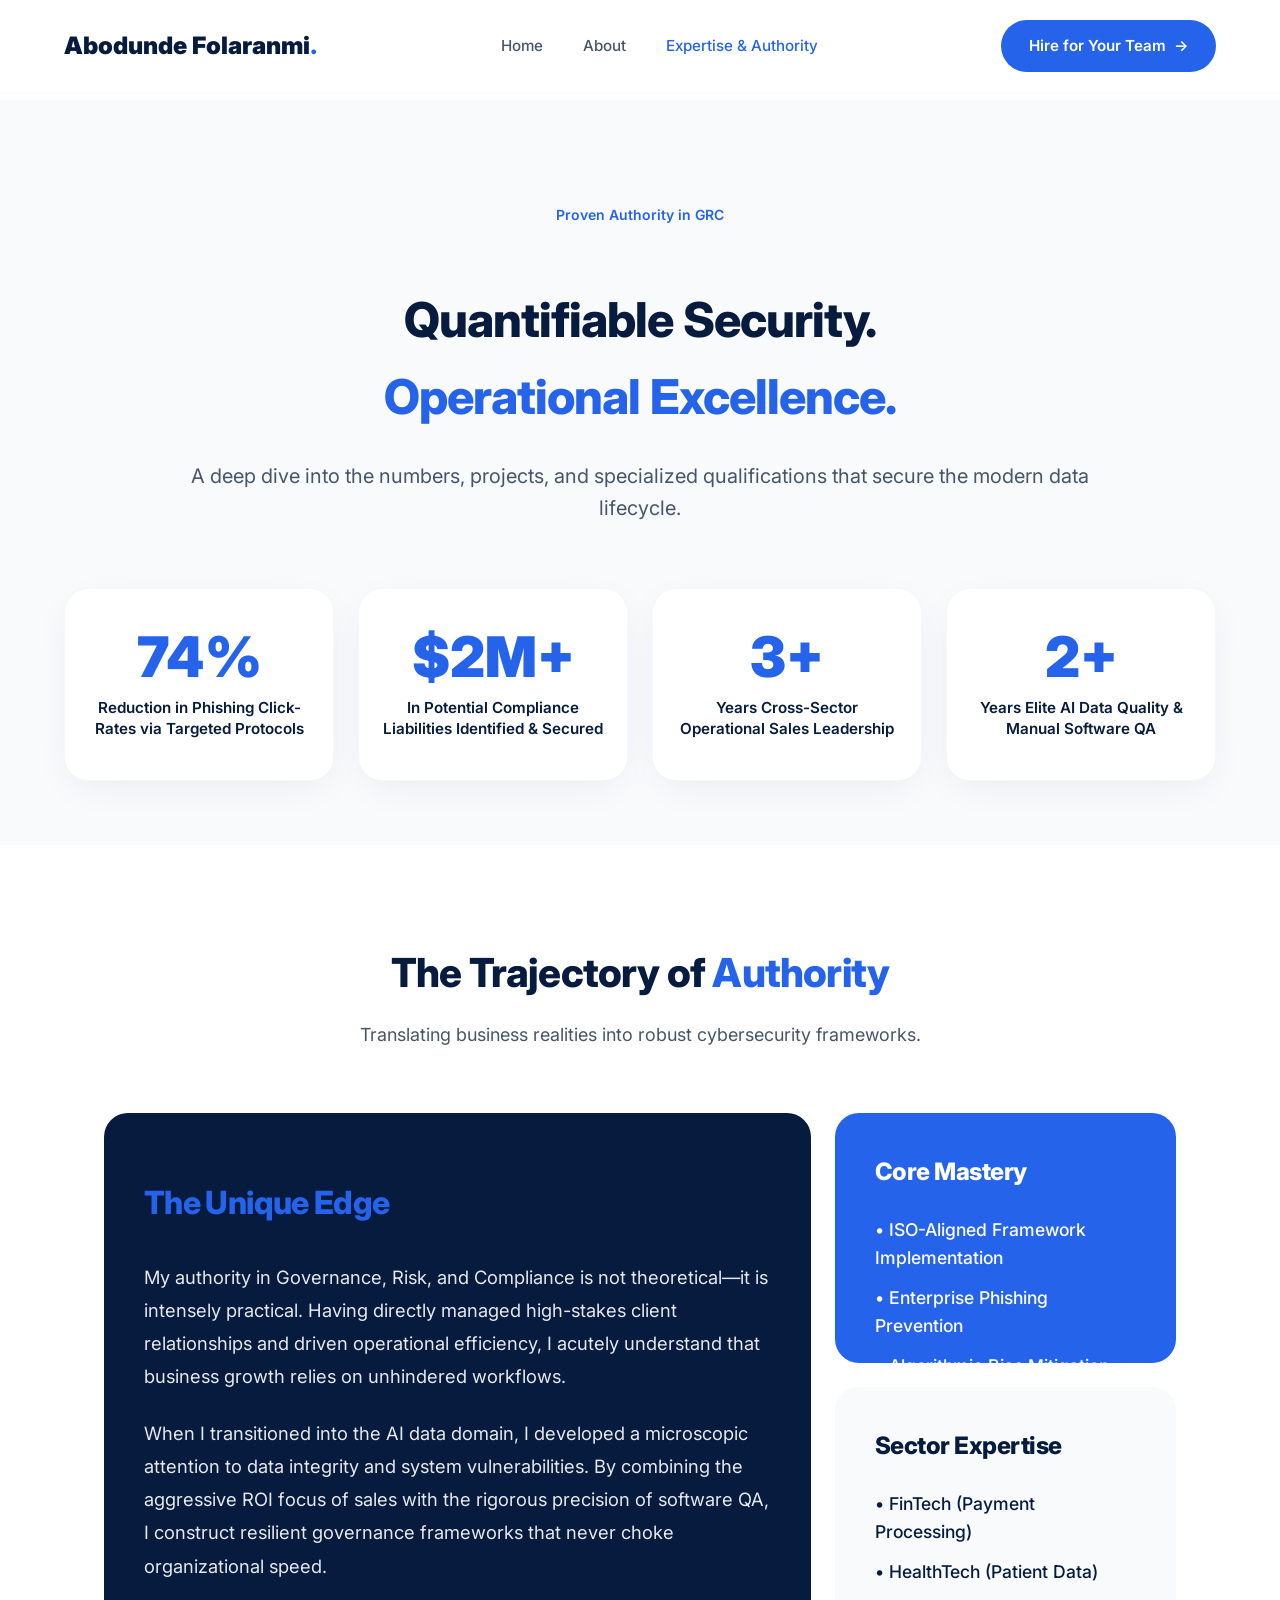
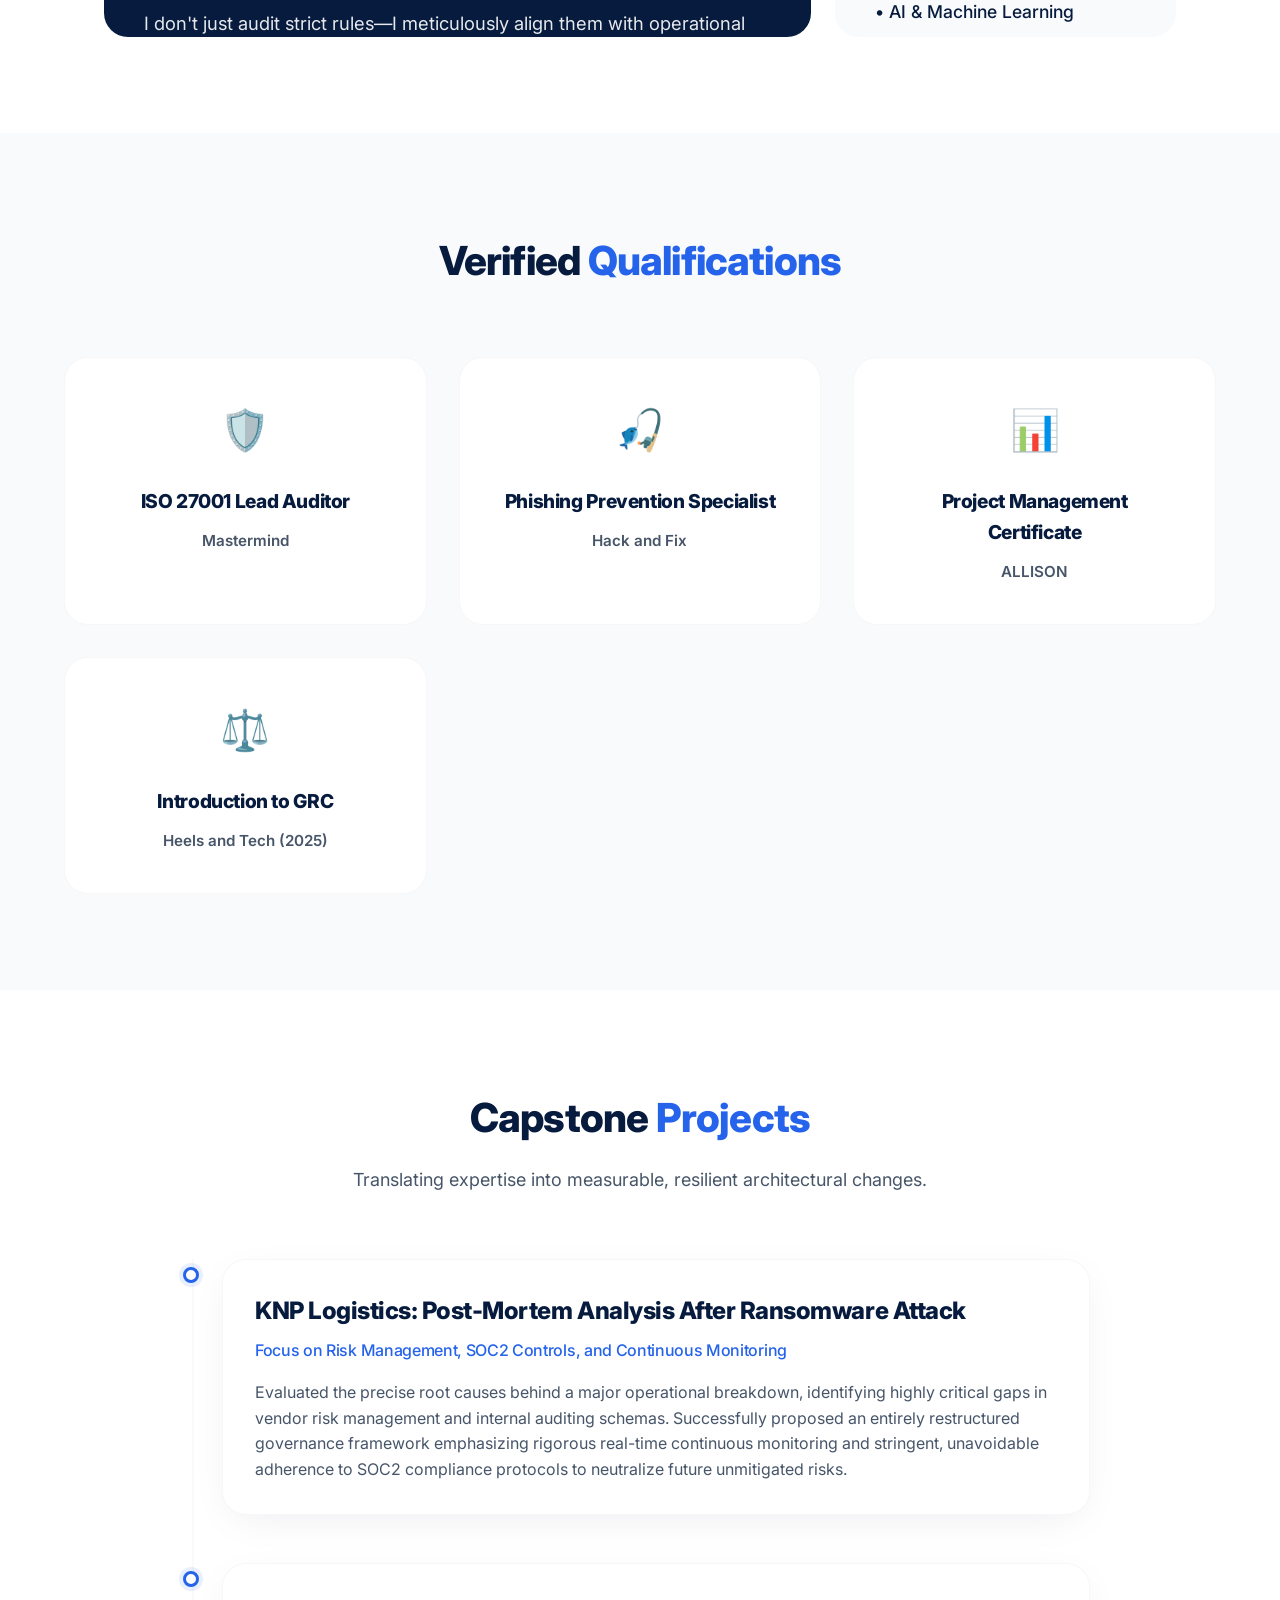
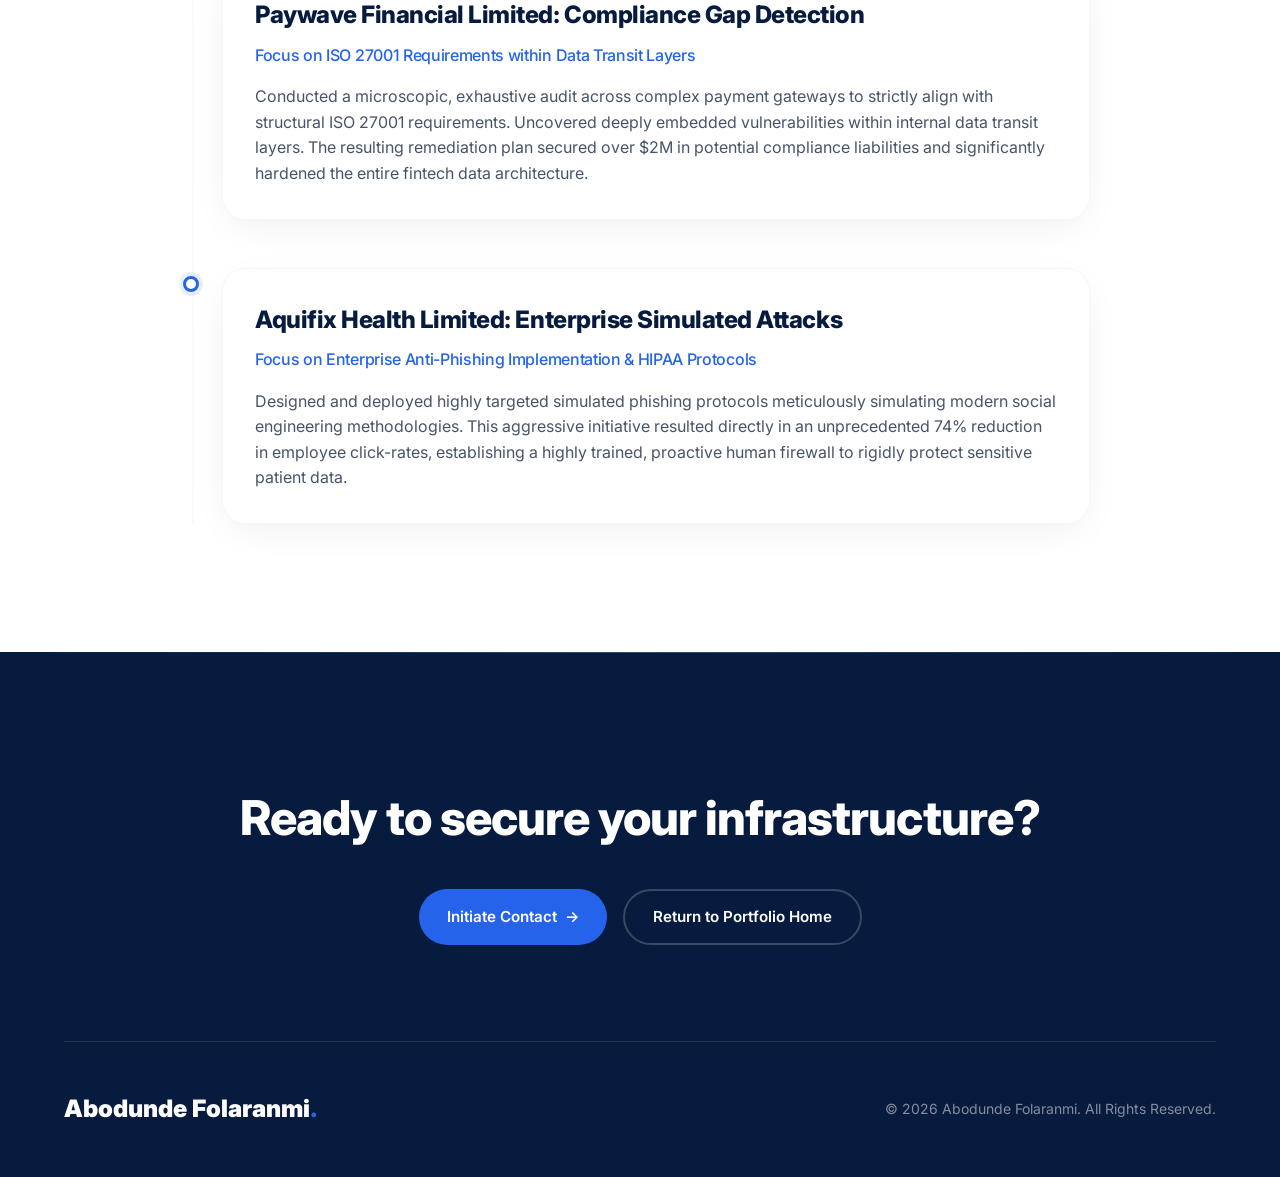
==== expertise.html @ 6ed1c9fe "Add files via upload" ====
<!DOCTYPE html>
<html lang="en">
<head>
    <meta charset="UTF-8">
    <meta name="viewport" content="width=device-width, initial-scale=1.0">
    <title>Expertise & Authority | Abodunde Folaranmi</title>
    <meta name="description" content="In-depth Governance, Risk, and Compliance expertise, qualifications, and statistics for Abodunde Folaranmi.">
    <link rel="stylesheet" href="style.css">
    <link href="https://fonts.googleapis.com/css2?family=Inter:wght@300;400;500;600;800;900&display=swap" rel="stylesheet">
</head>
<body>
    <header class="navbar">
        <div class="logo"><a href="index.html" style="text-decoration:none; color:inherit;">Abodunde Folaranmi<span>.</span></a></div>
        <nav>
            <a href="index.html">Home</a>
            <a href="index.html#about-me">About</a>
            <a href="expertise.html" style="color:var(--color-blue);">Expertise & Authority</a>
        </nav>
        <a href="index.html#contact" class="btn-primary">Hire for Your Team <span class="arrow">→</span></a>
    </header>

    <main style="padding-top: 100px;">
        <!-- Authority Hero Section -->
        <section class="section bg-light-section" style="padding: 6rem 5% 4rem;">
            <div class="section-header" style="max-width: 900px;">
                <div class="hero-badge">Proven Authority in GRC</div>
                <h1 style="font-size: 3rem; margin: 1.5rem 0;">Quantifiable Security. <br><span class="highlight">Operational Excellence.</span></h1>
                <p style="font-size: 1.25rem;">A deep dive into the numbers, projects, and specialized qualifications that secure the modern data lifecycle.</p>
            </div>

            <!-- Numbers & Statistics Grid -->
            <div class="stats-grid">
                <div class="stat-card">
                    <div class="stat-number">74%</div>
                    <div class="stat-label">Reduction in Phishing Click-Rates via Targeted Protocols</div>
                </div>
                <div class="stat-card">
                    <div class="stat-number">$2M+</div>
                    <div class="stat-label">In Potential Compliance Liabilities Identified & Secured</div>
                </div>
                <div class="stat-card">
                    <div class="stat-number">3+</div>
                    <div class="stat-label">Years Cross-Sector Operational Sales Leadership</div>
                </div>
                <div class="stat-card">
                    <div class="stat-number">2+</div>
                    <div class="stat-label">Years Elite AI Data Quality & Manual Software QA</div>
                </div>
            </div>
        </section>

        <!-- Journey & Authority -->
        <section class="section">
            <div class="section-header">
                <h2>The Trajectory of <span class="highlight">Authority</span></h2>
                <p>Translating business realities into robust cybersecurity frameworks.</p>
            </div>
            
            <div class="bento-grid">
                <div class="bento-card bento-large bg-navy color-white" style="justify-content: flex-start; padding-top: 4rem; border-radius: var(--radius-card);">
                    <div class="bento-content">
                        <h3 style="font-size: 2rem; color:var(--color-blue); margin-bottom: 2rem;">The Unique Edge</h3>
                        <p style="font-size: 1.15rem; line-height: 1.8; margin-bottom: 1.5rem; opacity: 0.9;">
                            My authority in Governance, Risk, and Compliance is not theoretical—it is intensely practical. Having directly managed high-stakes client relationships and driven operational efficiency, I acutely understand that business growth relies on unhindered workflows. 
                        </p>
                        <p style="font-size: 1.15rem; line-height: 1.8; margin-bottom: 1.5rem; opacity: 0.9;">
                            When I transitioned into the AI data domain, I developed a microscopic attention to data integrity and system vulnerabilities. By combining the aggressive ROI focus of sales with the rigorous precision of software QA, I construct resilient governance frameworks that never choke organizational speed.
                        </p>
                        <p style="font-size: 1.15rem; line-height: 1.8; opacity: 0.9;">
                            I don't just audit strict rules—I meticulously align them with operational reality, transforming security from a mandatory roadblock into an aggressive business enabler.
                        </p>
                    </div>
                </div>
                
                <div class="bento-card bento-small bg-blue color-white" style="justify-content: flex-start;">
                    <div class="bento-content">
                        <h3>Core Mastery</h3>
                        <ul class="clean-list" style="margin-top: 1.5rem;">
                            <li>• ISO-Aligned Framework Implementation</li>
                            <li>• Enterprise Phishing Prevention</li>
                            <li>• Algorithmic Bias Mitigation</li>
                            <li>• Cross-Sector Compliance Auditing</li>
                        </ul>
                    </div>
                </div>
                
                <div class="bento-card bento-small bg-light" style="justify-content: flex-start;">
                    <div class="bento-content">
                        <h3>Sector Expertise</h3>
                        <ul class="clean-list" style="margin-top: 1.5rem; color: var(--color-navy);">
                            <li>• FinTech (Payment Processing)</li>
                            <li>• HealthTech (Patient Data)</li>
                            <li>• AI & Machine Learning</li>
                            <li>• Commercial Operations</li>
                        </ul>
                    </div>
                </div>
            </div>
        </section>

        <!-- Certifications & Qualifications -->
        <section class="section bg-light-section">
            <div class="section-header">
                <h2>Verified <span class="highlight">Qualifications</span></h2>
            </div>
            <div class="services-grid">
                <div class="service-card" style="text-align:center;">
                    <div class="service-icon" style="color:var(--color-blue);">🛡️</div>
                    <h4 style="font-size: 1.2rem;">ISO 27001 Lead Auditor</h4>
                    <p style="margin-top:0.5rem; font-weight:600;">Mastermind</p>
                </div>
                <div class="service-card" style="text-align:center;">
                    <div class="service-icon" style="color:var(--color-blue);">🎣</div>
                    <h4 style="font-size: 1.2rem;">Phishing Prevention Specialist</h4>
                    <p style="margin-top:0.5rem; font-weight:600;">Hack and Fix</p>
                </div>
                <div class="service-card" style="text-align:center;">
                    <div class="service-icon" style="color:var(--color-blue);">📊</div>
                    <h4 style="font-size: 1.2rem;">Project Management Certificate</h4>
                    <p style="margin-top:0.5rem; font-weight:600;">ALLISON</p>
                </div>
                <div class="service-card" style="text-align:center;">
                    <div class="service-icon" style="color:var(--color-blue);">⚖️</div>
                    <h4 style="font-size: 1.2rem;">Introduction to GRC</h4>
                    <p style="margin-top:0.5rem; font-weight:600;">Heels and Tech (2025)</p>
                </div>
            </div>
        </section>

        <!-- Elite Projects -->
        <section class="section" style="padding-bottom: 8rem;">
            <div class="section-header">
                <h2>Capstone <span class="highlight">Projects</span></h2>
                <p>Translating expertise into measurable, resilient architectural changes.</p>
            </div>
            
            <div class="timeline" style="max-width: 900px;">
                <div class="timeline-item">
                    <div class="timeline-dot"></div>
                    <div class="timeline-content">
                        <h3 style="color: var(--color-navy); margin-bottom:0.5rem;">KNP Logistics: Post-Mortem Analysis After Ransomware Attack</h3>
                        <h4>Focus on Risk Management, SOC2 Controls, and Continuous Monitoring</h4>
                        <p style="margin-top: 1rem;">Evaluated the precise root causes behind a major operational breakdown, identifying highly critical gaps in vendor risk management and internal auditing schemas. Successfully proposed an entirely restructured governance framework emphasizing rigorous real-time continuous monitoring and stringent, unavoidable adherence to SOC2 compliance protocols to neutralize future unmitigated risks.</p>
                    </div>
                </div>

                <div class="timeline-item">
                    <div class="timeline-dot"></div>
                    <div class="timeline-content">
                        <h3 style="color: var(--color-navy); margin-bottom:0.5rem;">Paywave Financial Limited: Compliance Gap Detection</h3>
                        <h4>Focus on ISO 27001 Requirements within Data Transit Layers</h4>
                        <p style="margin-top: 1rem;">Conducted a microscopic, exhaustive audit across complex payment gateways to strictly align with structural ISO 27001 requirements. Uncovered deeply embedded vulnerabilities within internal data transit layers. The resulting remediation plan secured over $2M in potential compliance liabilities and significantly hardened the entire fintech data architecture.</p>
                    </div>
                </div>

                <div class="timeline-item">
                    <div class="timeline-dot"></div>
                    <div class="timeline-content">
                        <h3 style="color: var(--color-navy); margin-bottom:0.5rem;">Aquifix Health Limited: Enterprise Simulated Attacks</h3>
                        <h4>Focus on Enterprise Anti-Phishing Implementation & HIPAA Protocols</h4>
                        <p style="margin-top: 1rem;">Designed and deployed highly targeted simulated phishing protocols meticulously simulating modern social engineering methodologies. This aggressive initiative resulted directly in an unprecedented 74% reduction in employee click-rates, establishing a highly trained, proactive human firewall to rigidly protect sensitive patient data.</p>
                    </div>
                </div>
            </div>
        </section>
    </main>

    <footer class="footer bg-navy">
        <div class="footer-content">
            <h2>Ready to secure your <span class="highlight">infrastructure?</span></h2>
            <div class="footer-actions" style="margin-top: 2rem;">
                <a href="index.html#contact" class="btn-primary">Initiate Contact <span class="arrow">→</span></a>
                <a href="index.html" class="btn-secondary btn-secondary-light">Return to Portfolio Home</a>
            </div>
        </div>
        <div class="footer-bottom">
            <div class="logo logo-light">Abodunde Folaranmi<span>.</span></div>
            <p>&copy; 2026 Abodunde Folaranmi. All Rights Reserved.</p>
        </div>
    </footer>
</body>
</html>
---- style.css ----
:root {
    /* Color Palette based on Implementation Plan */
    --color-navy: #061B3D;
    --color-blue: #2563EB;
    --color-light-blue: #F8FAFC;
    --color-white: #FFFFFF;
    --color-text-body: #475569;
    --color-text-heading: #061B3D;
    
    /* Typography */
    --font-primary: 'Inter', sans-serif;
    
    /* Design Tokens */
    --radius-arch: 200px 200px 24px 24px;
    --radius-card: 24px;
    --shadow-soft: 0 10px 40px -10px rgba(6, 27, 61, 0.08);
    --shadow-hover: 0 20px 40px -10px rgba(37, 99, 235, 0.15);
    --transition-standard: all 0.3s cubic-bezier(0.4, 0, 0.2, 1);
}

* {
    margin: 0;
    padding: 0;
    box-sizing: border-box;
}

body {
    font-family: var(--font-primary);
    background-color: var(--color-white);
    color: var(--color-text-body);
    line-height: 1.6;
    -webkit-font-smoothing: antialiased;
    overflow-x: hidden;
}

h1, h2, h3, h4, h5, h6 {
    color: var(--color-text-heading);
    font-weight: 800;
    letter-spacing: -0.02em;
}

/* Navbar */
.navbar {
    position: fixed;
    top: 0;
    left: 0;
    width: 100%;
    display: flex;
    justify-content: space-between;
    align-items: center;
    padding: 1.25rem 5%;
    background: rgba(255, 255, 255, 0.85);
    backdrop-filter: blur(12px);
    z-index: 1000;
    border-bottom: 1px solid rgba(0, 0, 0, 0.03);
}

.logo {
    font-size: 1.5rem;
    font-weight: 900;
    color: var(--color-navy);
}
.logo span {
    color: var(--color-blue);
}

.navbar nav {
    display: flex;
    gap: 2.5rem;
}

.navbar nav a {
    text-decoration: none;
    color: var(--color-text-body);
    font-weight: 500;
    font-size: 0.95rem;
    transition: var(--transition-standard);
}

.navbar nav a:hover {
    color: var(--color-blue);
}

.btn-primary {
    display: inline-flex;
    align-items: center;
    gap: 0.5rem;
    padding: 0.875rem 1.75rem;
    background-color: var(--color-blue);
    color: var(--color-white);
    text-decoration: none;
    font-weight: 600;
    font-size: 0.95rem;
    border-radius: 100px;
    transition: var(--transition-standard);
}

.btn-primary .arrow {
    transition: var(--transition-standard);
}

.btn-primary:hover {
    background-color: var(--color-navy);
    transform: translateY(-2px);
    box-shadow: var(--shadow-hover);
}

.btn-primary:hover .arrow {
    transform: translateX(4px);
}

/* Hero Section */
.hero {
    min-height: 100vh;
    padding: 8rem 5% 5rem;
    display: flex;
    align-items: center;
    justify-content: space-between;
    gap: 4rem;
    position: relative;
    overflow: hidden;
}

.hero::before {
    content: '';
    position: absolute;
    top: -50%;
    left: -50%;
    width: 200%;
    height: 200%;
    background: radial-gradient(circle at top right, rgba(37, 99, 235, 0.04), transparent 40%);
    pointer-events: none;
    z-index: 0;
}

.hero-content {
    flex: 1;
    max-width: 600px;
    z-index: 1;
}

.hero-badge {
    display: inline-block;
    padding: 0.5rem 1rem;
    background-color: var(--color-light-blue);
    color: var(--color-blue);
    font-size: 0.875rem;
    font-weight: 600;
    border-radius: 100px;
    margin-bottom: 1.5rem;
    animation: fadeInDown 0.8s ease-out;
}

.hero h1 {
    font-size: 3.5rem;
    line-height: 1.1;
    margin-bottom: 1.5rem;
    animation: fadeInUp 0.8s ease-out 0.2s both;
}

.hero h1 .highlight {
    color: var(--color-blue);
}

.hero p {
    font-size: 1.125rem;
    color: var(--color-text-body);
    margin-bottom: 2.5rem;
    animation: fadeInUp 0.8s ease-out 0.4s both;
}

.hero-actions {
    display: flex;
    gap: 1rem;
    animation: fadeInUp 0.8s ease-out 0.6s both;
}

.btn-secondary {
    display: inline-flex;
    align-items: center;
    padding: 0.875rem 1.75rem;
    background-color: transparent;
    color: var(--color-navy);
    border: 2px solid var(--color-light-blue);
    text-decoration: none;
    font-weight: 600;
    font-size: 0.95rem;
    border-radius: 100px;
    transition: var(--transition-standard);
}

.btn-secondary:hover {
    border-color: var(--color-navy);
    background-color: var(--color-light-blue);
}

.hero-visual {
    flex: 1;
    position: relative;
    height: 500px;
    display: flex;
    justify-content: center;
    align-items: center;
    animation: fadeIn 1.2s ease-out 0.8s both;
}

.profile-image-container {
    position: relative;
    z-index: 10;
    width: 340px;
    height: 440px;
    border-radius: var(--radius-arch);
    overflow: hidden;
    box-shadow: var(--shadow-hover);
    border: 6px solid var(--color-white);
    background-color: var(--color-navy);
}

.profile-img {
    width: 100%;
    height: 100%;
    object-fit: cover;
    display: block;
}

.abstract-shape {
    position: absolute;
    border-radius: var(--radius-arch);
    background: linear-gradient(135deg, var(--color-light-blue) 0%, rgba(255,255,255,0) 100%);
    border: 1px solid rgba(255,255,255,0.5);
    box-shadow: var(--shadow-soft);
}

.shape-1 {
    width: 300px;
    height: 400px;
    z-index: 2;
    background: linear-gradient(135deg, #ffffff 0%, var(--color-light-blue) 100%);
}

.shape-2 {
    width: 250px;
    height: 350px;
    transform: rotate(15deg) translate(40px, -20px);
    background: var(--color-blue);
    opacity: 0.05;
    z-index: 1;
}

.shape-3 {
    width: 100px;
    height: 100px;
    border-radius: 50%;
    background: var(--color-blue);
    top: 20%;
    right: 15%;
    filter: blur(40px);
    opacity: 0.3;
    z-index: 0;
}

@keyframes fadeInUp {
    from { opacity: 0; transform: translateY(20px); }
    to { opacity: 1; transform: translateY(0); }
}
@keyframes fadeInDown {
    from { opacity: 0; transform: translateY(-20px); }
    to { opacity: 1; transform: translateY(0); }
}
@keyframes fadeIn {
    from { opacity: 0; }
    to { opacity: 1; }
}

@media (max-width: 900px) {
    .hero {
        flex-direction: column;
        text-align: center;
        padding-top: 8rem;
    }
    .hero-actions {
        justify-content: center;
    }
    .hero h1 {
        font-size: 2.5rem;
    }
    .hero-visual {
        width: 100%;
        height: 300px;
        margin-top: 2rem;
    }
    .shape-1 { width: 250px; height: 330px; }
    .shape-2 { width: 200px; height: 280px; }
}

/* Stats Grid for Expertise Page */
.stats-grid {
    display: grid;
    grid-template-columns: repeat(auto-fit, minmax(200px, 1fr));
    gap: 1.5rem;
    margin-top: 4rem;
}

.stat-card {
    background: var(--color-white);
    padding: 2.5rem 1.5rem;
    border-radius: var(--radius-card);
    text-align: center;
    box-shadow: var(--shadow-soft);
    border: 1px solid rgba(0,0,0,0.03);
    transition: var(--transition-standard);
}

.stat-card:hover {
    transform: translateY(-5px);
    box-shadow: var(--shadow-hover);
    border-color: rgba(37, 99, 235, 0.1);
}

.stat-number {
    font-size: 3.5rem;
    font-weight: 900;
    color: var(--color-blue);
    line-height: 1;
    margin-bottom: 0.75rem;
}

.stat-label {
    font-size: 0.95rem;
    font-weight: 600;
    color: var(--color-navy);
    line-height: 1.4;
}

/* Specific Clean list */
.clean-list {
    list-style: none;
    padding: 0;
}
.clean-list li {
    font-size: 1.1rem;
    margin-bottom: 0.75rem;
    font-weight: 500;
}

/* Section Defaults */
.section {
    padding: 6rem 5%;
    max-width: 1200px;
    margin: 0 auto;
}

.section-header {
    text-align: center;
    margin-bottom: 4rem;
    max-width: 700px;
    margin-left: auto;
    margin-right: auto;
}

.section-header h2 {
    font-size: 2.5rem;
    margin-bottom: 1rem;
}

.section-header .highlight {
    color: var(--color-blue);
}

.section-header p {
    font-size: 1.125rem;
    color: var(--color-text-body);
}

/* About Grid Section */
.about-grid {
    display: flex;
    justify-content: center;
    max-width: 900px;
    margin: 0 auto;
}

.about-content {
    background-color: var(--color-white);
    padding: 3.5rem;
    border-radius: var(--radius-card);
    box-shadow: var(--shadow-soft);
    border: 1px solid rgba(0,0,0,0.03);
}

.about-content h3 {
    font-size: 1.5rem;
    color: var(--color-navy);
    margin-bottom: 1rem;
    display: flex;
    align-items: center;
}

.about-content h3::before {
    content: '';
    display: inline-block;
    width: 24px;
    height: 4px;
    background-color: var(--color-blue);
    margin-right: 1rem;
    border-radius: 2px;
}

.about-content p {
    font-size: 1.05rem;
    color: var(--color-text-body);
    margin-bottom: 2.5rem;
    line-height: 1.7;
}

.about-content p:last-child {
    margin-bottom: 0;
}

/* Bento Grid */
.bento-grid {
    display: grid;
    grid-template-columns: repeat(3, 1fr);
    grid-template-rows: repeat(2, 250px);
    gap: 1.5rem;
}

.bento-card {
    border-radius: var(--radius-card);
    padding: 2.5rem;
    display: flex;
    flex-direction: column;
    justify-content: flex-end;
    transition: var(--transition-standard);
    position: relative;
    overflow: hidden;
}

.bento-card:hover {
    transform: translateY(-5px);
    box-shadow: var(--shadow-hover);
}

.bento-card h3 {
    font-size: 1.5rem;
    margin-bottom: 1rem;
    position: relative;
    z-index: 2;
}

.bento-card p {
    font-size: 1rem;
    opacity: 0.9;
    position: relative;
    z-index: 2;
    margin-bottom: 1rem;
}

.bg-navy { background-color: var(--color-navy); }
.bg-navy h3, .bg-navy p, .bg-navy li { color: var(--color-white); }

.bg-blue { background-color: var(--color-blue); }
.bg-blue h3, .bg-blue p, .bg-blue li { color: var(--color-white); }

.bg-light { background-color: var(--color-light-blue); }
.bg-light h3 { color: var(--color-navy); }
.bg-light p { color: var(--color-text-body); }

/* Case Card Expandable Styles */
.case-details {
    max-height: 0;
    overflow: hidden;
    opacity: 0;
    transition: all 0.4s cubic-bezier(0.4, 0, 0.2, 1);
}

.case-card.expanded .case-details {
    max-height: 600px;
    opacity: 1;
    margin-top: 1.5rem;
    margin-bottom: 1rem;
}

/* Ensure summary stays visible even after expanding */
.case-card.expanded p.case-summary {
    opacity: 0.8;
}

.case-details h4 {
    margin-bottom: 0.5rem;
    font-size: 1.1rem;
}

.bg-navy .case-details h4, .bg-blue .case-details h4 {
    color: var(--color-white);
    opacity: 0.9;
}

.read-more-btn {
    background: transparent;
    border: none;
    color: inherit;
    font-family: inherit;
    font-weight: 600;
    font-size: 0.9rem;
    cursor: pointer;
    display: inline-flex;
    align-items: center;
    gap: 0.5rem;
    margin-top: 1rem;
    padding: 0;
    border-bottom: 1px solid currentColor;
    padding-bottom: 2px;
    transition: var(--transition-standard);
}

.read-more-btn:hover {
    opacity: 0.8;
}

.read-more-btn span {
    font-size: 1.2rem;
    display: inline-block;
    transition: transform 0.3s ease;
}

.case-card.expanded .read-more-btn span {
    transform: rotate(45deg); /* Turn + into an x when opened */
}

/* Layout span */
.bento-large {
    grid-column: span 2;
    grid-row: span 2;
    border-radius: var(--radius-arch); /* The signature arched top */
    padding-top: 10rem;
}

.skills-list {
    list-style: none;
    display: flex;
    gap: 1rem;
    flex-wrap: wrap;
    position: relative;
    z-index: 2;
}

.skills-list li {
    background: rgba(255, 255, 255, 0.1);
    padding: 0.5rem 1rem;
    border-radius: 100px;
    font-size: 0.875rem;
    font-weight: 500;
}

@media (max-width: 900px) {
    .bento-grid {
        grid-template-columns: 1fr;
        grid-template-rows: auto;
    }
    .bento-large {
        grid-column: span 1;
        grid-row: span 1;
        border-radius: var(--radius-card); /* Remove arch on mobile for simplicity */
        padding-top: 2.5rem;
    }
}

/* Marquee Section */
.marquee-section {
    padding: 3rem 0;
    overflow: hidden;
    position: relative;
    border-top: 1px solid rgba(255,255,255,0.05);
    border-bottom: 1px solid rgba(255,255,255,0.05);
}

.marquee-container {
    width: 100%;
    overflow: hidden;
}

.marquee-content {
    display: flex;
    white-space: nowrap;
    animation: scrollMarquee 20s linear infinite;
    gap: 4rem;
}

.marquee-item {
    font-size: 1.25rem;
    font-weight: 800;
    color: var(--color-white);
    text-transform: uppercase;
    letter-spacing: 0.05em;
    display: flex;
    align-items: center;
}

.marquee-item::after {
    content: '✦';
    margin-left: 4rem;
    color: var(--color-blue);
}

@keyframes scrollMarquee {
    0% { transform: translateX(0); }
    100% { transform: translateX(calc(-50% - 2rem)); }
}

/* Services Grid */
.bg-light-section {
    background-color: var(--color-light-blue);
    width: 100%;
    max-width: 100%;
}

.services-grid {
    display: grid;
    grid-template-columns: repeat(auto-fit, minmax(300px, 1fr));
    gap: 2rem;
    max-width: 1200px;
    margin: 0 auto;
}

.service-card {
    background-color: var(--color-white);
    padding: 2.5rem;
    border-radius: var(--radius-card);
    transition: var(--transition-standard);
    border: 1px solid rgba(0,0,0,0.03);
}

.service-card:hover {
    transform: translateY(-5px);
    box-shadow: var(--shadow-hover);
    border-color: rgba(37, 99, 235, 0.1);
}

.service-icon {
    font-size: 2.5rem;
    margin-bottom: 1.5rem;
}

.service-card h4 {
    font-size: 1.25rem;
    margin-bottom: 0.75rem;
    color: var(--color-navy);
}

.service-card p {
    color: var(--color-text-body);
    font-size: 0.95rem;
}

/* Experience Timeline */
.timeline {
    max-width: 800px;
    margin: 0 auto;
    position: relative;
    padding-left: 2rem;
}

.timeline::before {
    content: '';
    position: absolute;
    top: 0;
    bottom: 0;
    left: 2px;
    width: 2px;
    background-color: var(--color-light-blue);
}

.timeline-item {
    position: relative;
    margin-bottom: 3rem;
    animation: fadeInUp 0.8s ease-out both;
}

.timeline-item:last-child {
    margin-bottom: 0;
}

.timeline-dot {
    position: absolute;
    left: -2.45rem;
    top: 0.5rem;
    width: 16px;
    height: 16px;
    border-radius: 50%;
    background-color: var(--color-white);
    border: 3px solid var(--color-blue);
    box-shadow: 0 0 0 4px rgba(37, 99, 235, 0.1);
}

.timeline-content {
    background-color: var(--color-white);
    padding: 2rem;
    border-radius: var(--radius-card);
    border: 1px solid rgba(0,0,0,0.03);
    box-shadow: var(--shadow-soft);
    transition: var(--transition-standard);
}

.timeline-content:hover {
    transform: translateX(5px);
    box-shadow: var(--shadow-hover);
    border-color: rgba(37, 99, 235, 0.1);
}

.timeline-date {
    display: inline-block;
    padding: 0.25rem 0.75rem;
    background-color: var(--color-light-blue);
    color: var(--color-blue);
    border-radius: 100px;
    font-size: 0.875rem;
    font-weight: 600;
    margin-bottom: 1rem;
}

.timeline-content h3 {
    font-size: 1.5rem;
    margin-bottom: 0.25rem;
}

.timeline-content h4 {
    font-size: 1rem;
    color: var(--color-blue);
    margin-bottom: 1rem;
    font-weight: 500;
}

.timeline-content p {
    color: var(--color-text-body);
}

/* Footer Section */
.footer {
    padding: 8rem 5% 3rem;
    text-align: center;
    position: relative;
    overflow: hidden;
}

.footer::before {
    content: '';
    position: absolute;
    top: 0;
    left: 50%;
    transform: translateX(-50%);
    width: 100%;
    height: 1px;
    background: linear-gradient(90deg, transparent, rgba(255,255,255,0.2), transparent);
}

.footer-content {
    max-width: 800px;
    margin: 0 auto 6rem;
}

.footer h2 {
    font-size: 3rem;
    color: var(--color-white);
    margin-bottom: 1.5rem;
}

.footer p {
    font-size: 1.25rem;
    color: rgba(255, 255, 255, 0.7);
    margin-bottom: 3rem;
}

.footer-actions {
    display: flex;
    justify-content: center;
    gap: 1rem;
}

.btn-secondary-light {
    border-color: rgba(255, 255, 255, 0.2);
    color: var(--color-white);
}

.btn-secondary-light:hover {
    background-color: rgba(255, 255, 255, 0.1);
    border-color: var(--color-white);
}

.footer-bottom {
    display: flex;
    justify-content: space-between;
    align-items: center;
    padding-top: 3rem;
    border-top: 1px solid rgba(255,255,255,0.1);
}

.logo-light {
    color: var(--color-white);
}

.footer-bottom p {
    font-size: 0.875rem;
    margin-bottom: 0;
    color: rgba(255, 255, 255, 0.5);
}

@media (max-width: 768px) {
    .footer h2 { font-size: 2rem; }
    .footer-actions { flex-direction: column; }
    .footer-bottom { flex-direction: column; gap: 1rem; }
}
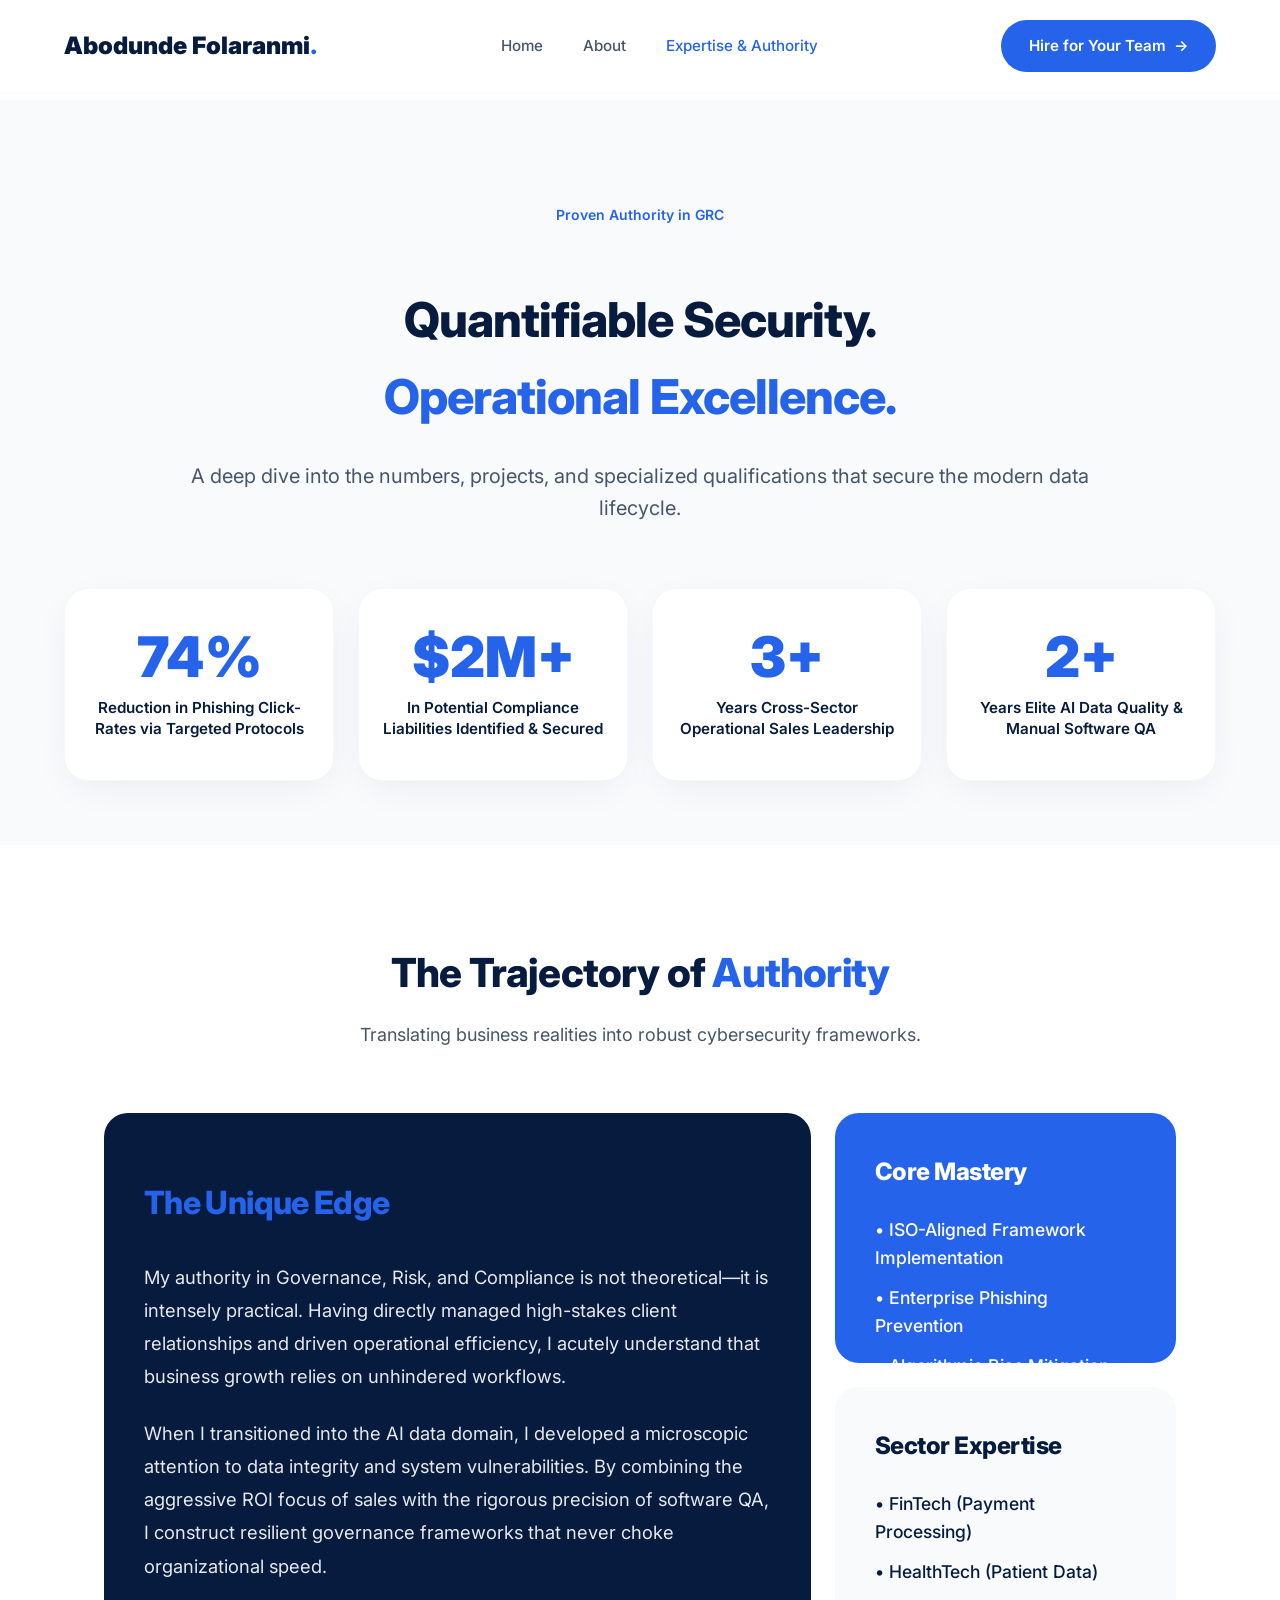
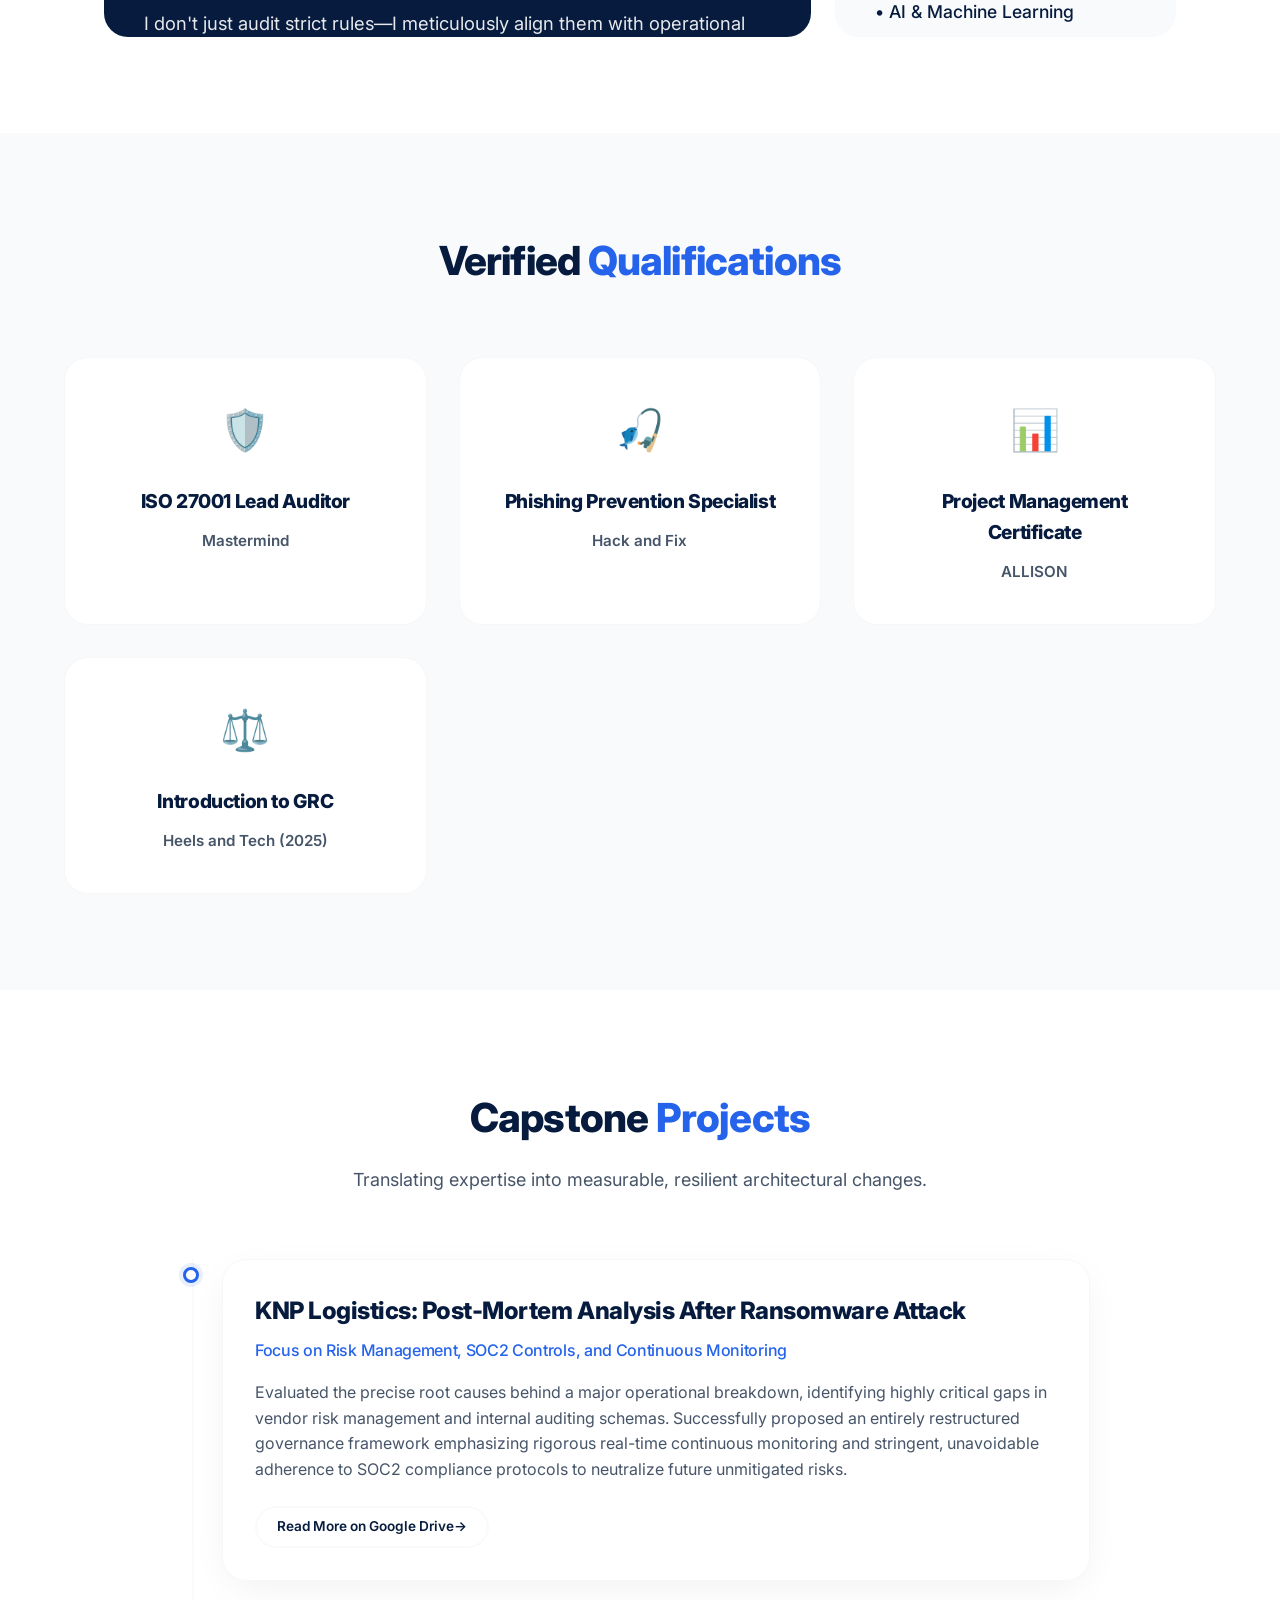
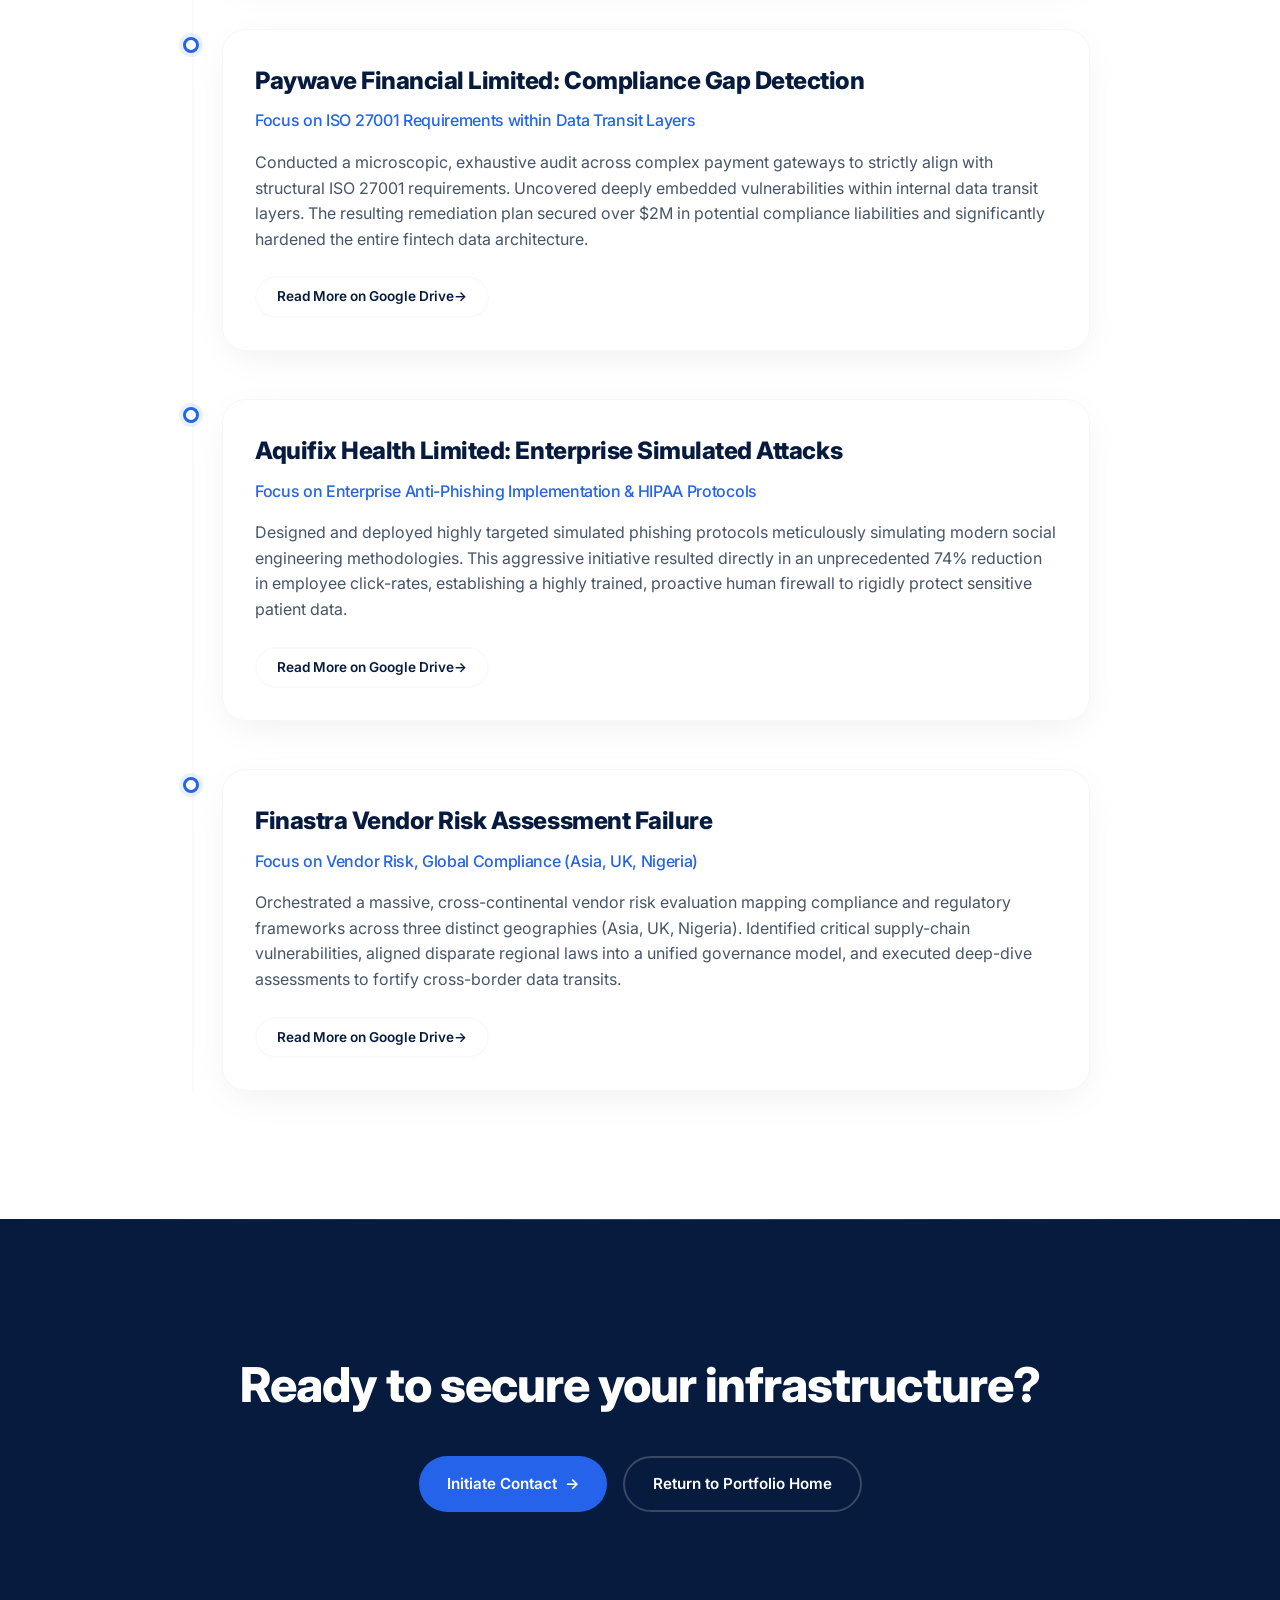
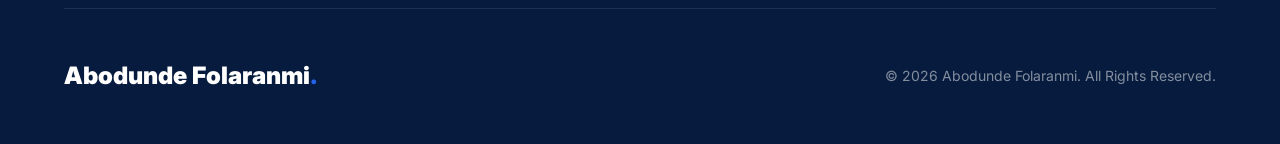
==== commit 1e81b45b: "Add files via upload" ====
--- a/expertise.html
+++ b/expertise.html
@@ -140,7 +140,8 @@
                     <div class="timeline-content">
                         <h3 style="color: var(--color-navy); margin-bottom:0.5rem;">KNP Logistics: Post-Mortem Analysis After Ransomware Attack</h3>
                         <h4>Focus on Risk Management, SOC2 Controls, and Continuous Monitoring</h4>
-                        <p style="margin-top: 1rem;">Evaluated the precise root causes behind a major operational breakdown, identifying highly critical gaps in vendor risk management and internal auditing schemas. Successfully proposed an entirely restructured governance framework emphasizing rigorous real-time continuous monitoring and stringent, unavoidable adherence to SOC2 compliance protocols to neutralize future unmitigated risks.</p>
+                        <p style="margin-top: 1rem; margin-bottom: 1.5rem;">Evaluated the precise root causes behind a major operational breakdown, identifying highly critical gaps in vendor risk management and internal auditing schemas. Successfully proposed an entirely restructured governance framework emphasizing rigorous real-time continuous monitoring and stringent, unavoidable adherence to SOC2 compliance protocols to neutralize future unmitigated risks.</p>
+                        <a href="https://docs.google.com/document/d/11jL06OOp9d4Hq8rlmkvludHfiZDtR91Jz_O2UuHjnWg/edit?usp=drive_link" target="_blank" class="btn-secondary" style="padding: 0.5rem 1.25rem; font-size: 0.85rem;">Read More on Google Drive <span class="arrow">→</span></a>
                     </div>
                 </div>
 
@@ -149,7 +150,8 @@
                     <div class="timeline-content">
                         <h3 style="color: var(--color-navy); margin-bottom:0.5rem;">Paywave Financial Limited: Compliance Gap Detection</h3>
                         <h4>Focus on ISO 27001 Requirements within Data Transit Layers</h4>
-                        <p style="margin-top: 1rem;">Conducted a microscopic, exhaustive audit across complex payment gateways to strictly align with structural ISO 27001 requirements. Uncovered deeply embedded vulnerabilities within internal data transit layers. The resulting remediation plan secured over $2M in potential compliance liabilities and significantly hardened the entire fintech data architecture.</p>
+                        <p style="margin-top: 1rem; margin-bottom: 1.5rem;">Conducted a microscopic, exhaustive audit across complex payment gateways to strictly align with structural ISO 27001 requirements. Uncovered deeply embedded vulnerabilities within internal data transit layers. The resulting remediation plan secured over $2M in potential compliance liabilities and significantly hardened the entire fintech data architecture.</p>
+                        <a href="https://drive.google.com/drive/folders/11Vvzihuy1g0xmfLjsdv13TvT1poSkf6A?usp=drive_link" target="_blank" class="btn-secondary" style="padding: 0.5rem 1.25rem; font-size: 0.85rem;">Read More on Google Drive <span class="arrow">→</span></a>
                     </div>
                 </div>
 
@@ -158,7 +160,18 @@
                     <div class="timeline-content">
                         <h3 style="color: var(--color-navy); margin-bottom:0.5rem;">Aquifix Health Limited: Enterprise Simulated Attacks</h3>
                         <h4>Focus on Enterprise Anti-Phishing Implementation & HIPAA Protocols</h4>
-                        <p style="margin-top: 1rem;">Designed and deployed highly targeted simulated phishing protocols meticulously simulating modern social engineering methodologies. This aggressive initiative resulted directly in an unprecedented 74% reduction in employee click-rates, establishing a highly trained, proactive human firewall to rigidly protect sensitive patient data.</p>
+                        <p style="margin-top: 1rem; margin-bottom: 1.5rem;">Designed and deployed highly targeted simulated phishing protocols meticulously simulating modern social engineering methodologies. This aggressive initiative resulted directly in an unprecedented 74% reduction in employee click-rates, establishing a highly trained, proactive human firewall to rigidly protect sensitive patient data.</p>
+                        <a href="[YOUR_GOOGLE_DRIVE_LINK_HERE]" target="_blank" class="btn-secondary" style="padding: 0.5rem 1.25rem; font-size: 0.85rem;">Read More on Google Drive <span class="arrow">→</span></a>
+                    </div>
+                </div>
+
+                <div class="timeline-item">
+                    <div class="timeline-dot"></div>
+                    <div class="timeline-content">
+                        <h3 style="color: var(--color-navy); margin-bottom:0.5rem;">Finastra Vendor Risk Assessment Failure</h3>
+                        <h4>Focus on Vendor Risk, Global Compliance (Asia, UK, Nigeria)</h4>
+                        <p style="margin-top: 1rem; margin-bottom: 1.5rem;">Orchestrated a massive, cross-continental vendor risk evaluation mapping compliance and regulatory frameworks across three distinct geographies (Asia, UK, Nigeria). Identified critical supply-chain vulnerabilities, aligned disparate regional laws into a unified governance model, and executed deep-dive assessments to fortify cross-border data transits.</p>
+                        <a href="[YOUR_GOOGLE_DRIVE_LINK_HERE]" target="_blank" class="btn-secondary" style="padding: 0.5rem 1.25rem; font-size: 0.85rem;">Read More on Google Drive <span class="arrow">→</span></a>
                     </div>
                 </div>
             </div>
@@ -169,7 +182,7 @@
         <div class="footer-content">
             <h2>Ready to secure your <span class="highlight">infrastructure?</span></h2>
             <div class="footer-actions" style="margin-top: 2rem;">
-                <a href="index.html#contact" class="btn-primary">Initiate Contact <span class="arrow">→</span></a>
+                <a href="mailto:folaranmiabodunde@gmail.com" class="btn-primary">Initiate Contact <span class="arrow">→</span></a>
                 <a href="index.html" class="btn-secondary btn-secondary-light">Return to Portfolio Home</a>
             </div>
         </div>
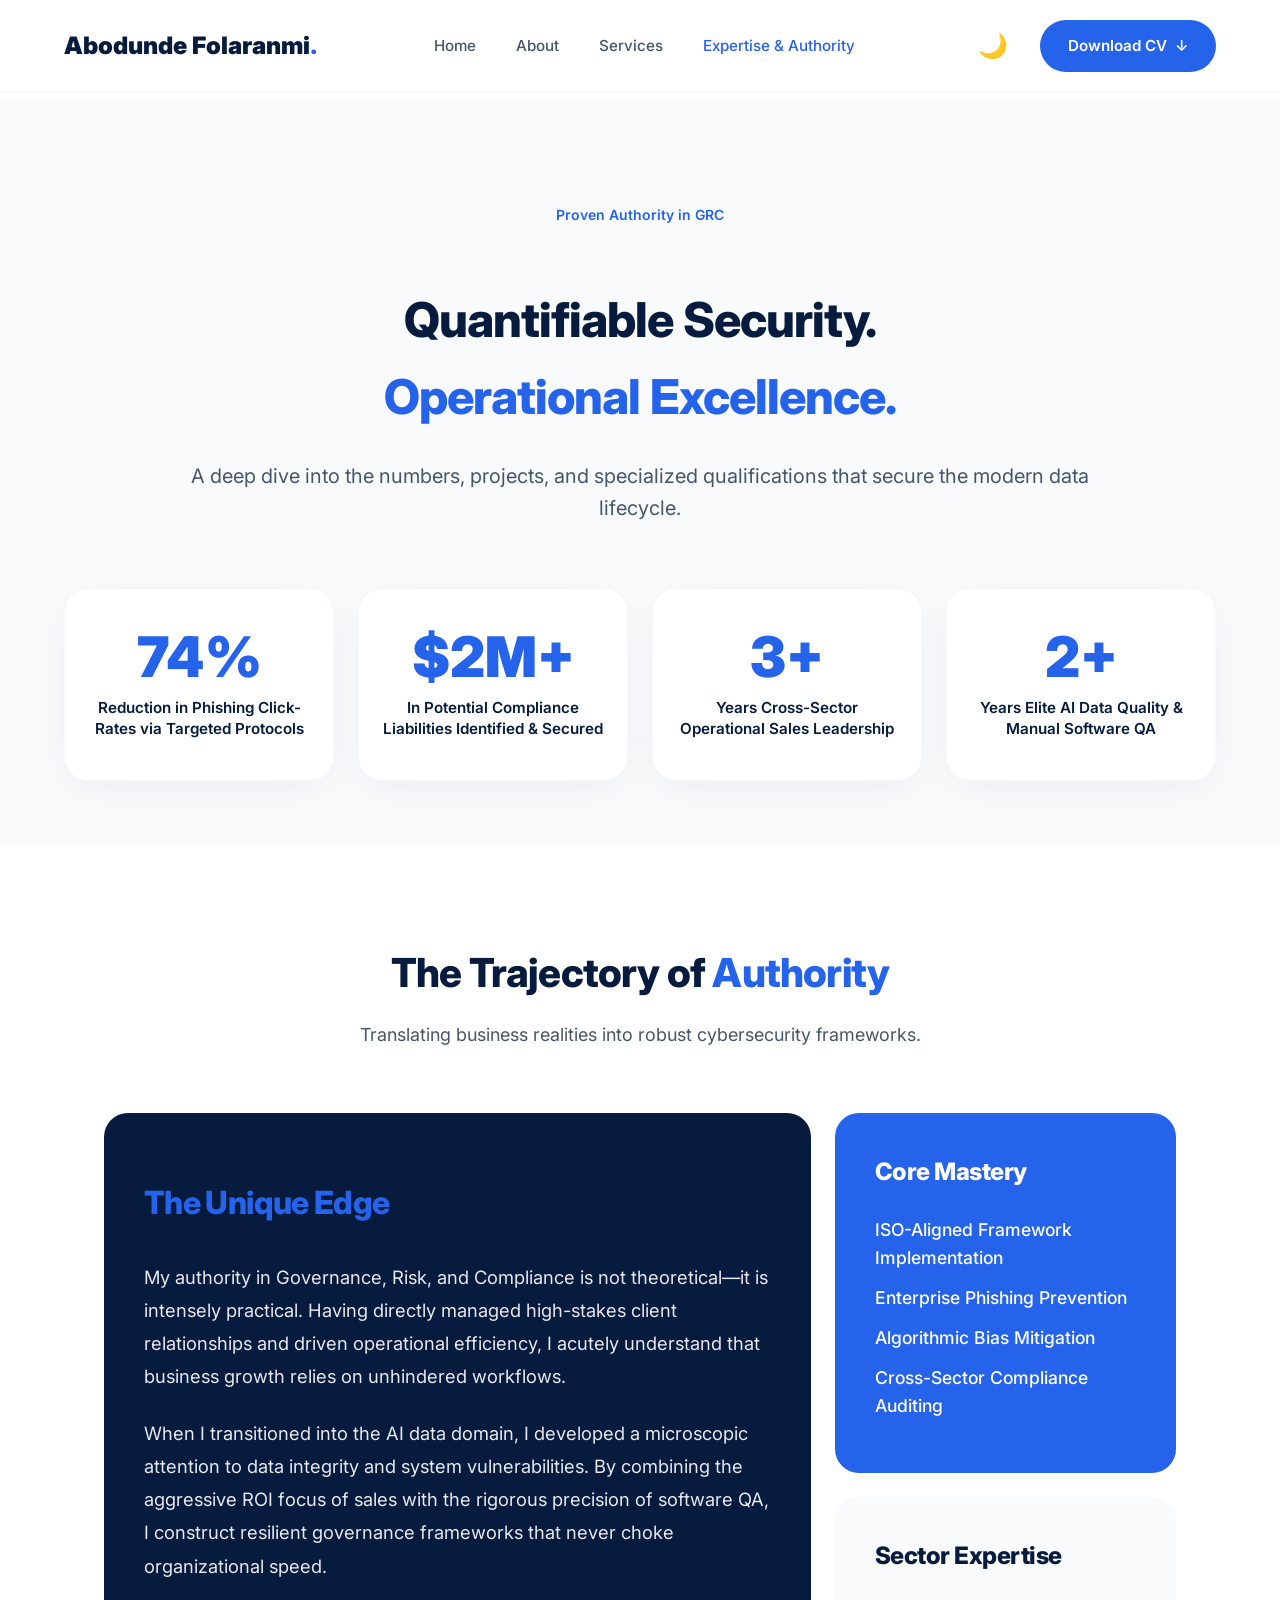
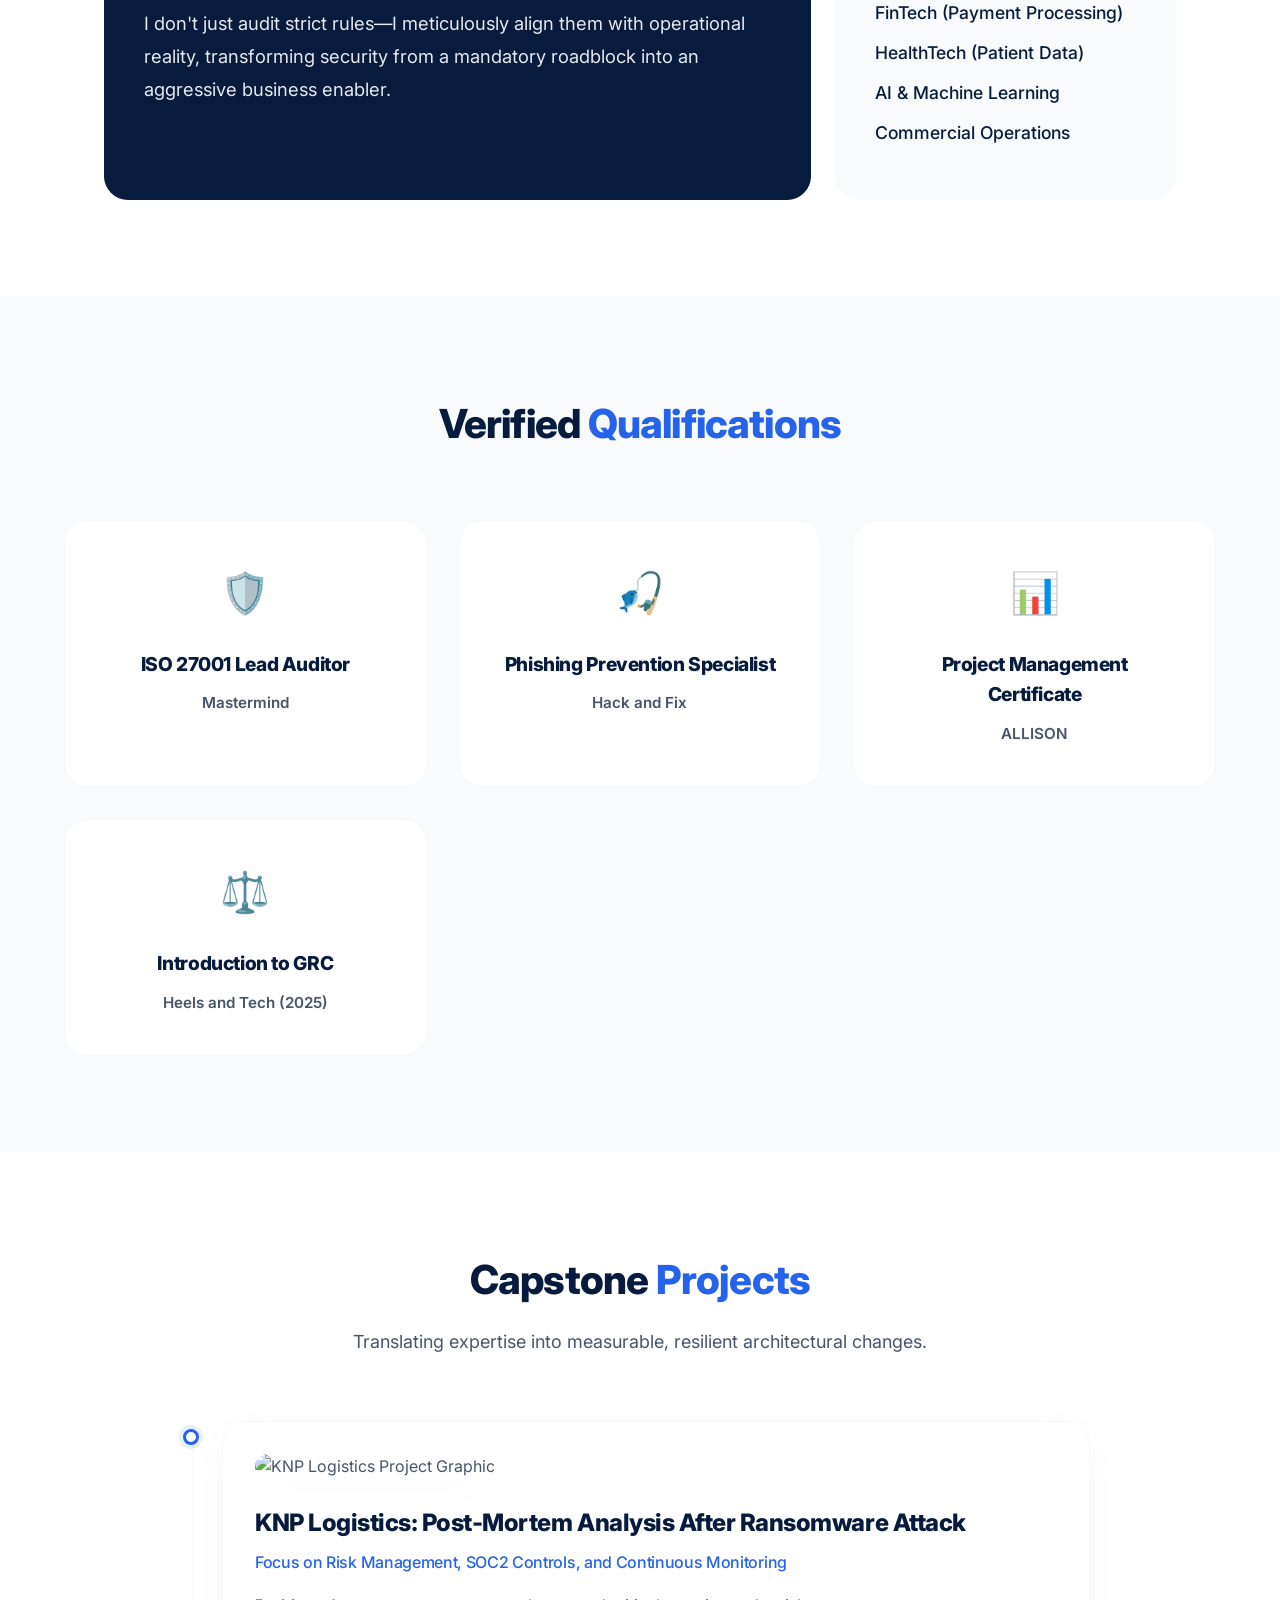
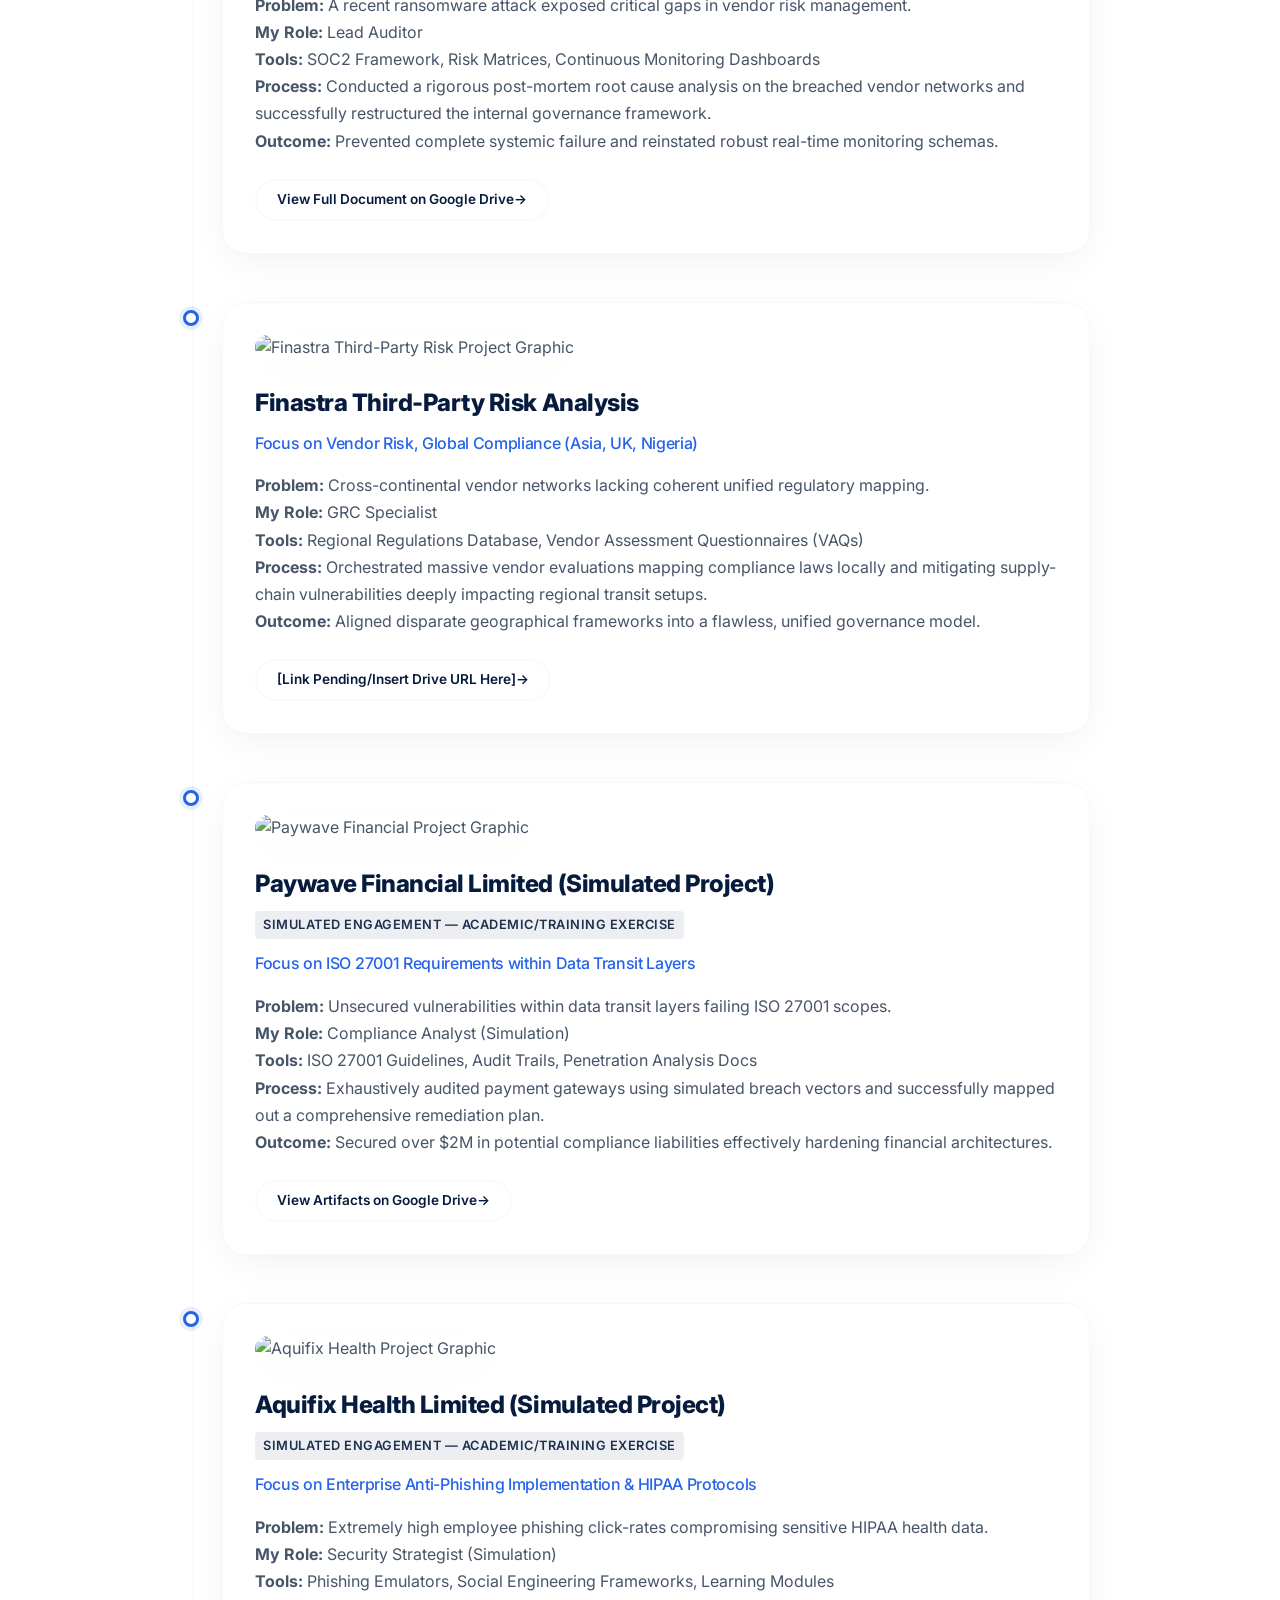
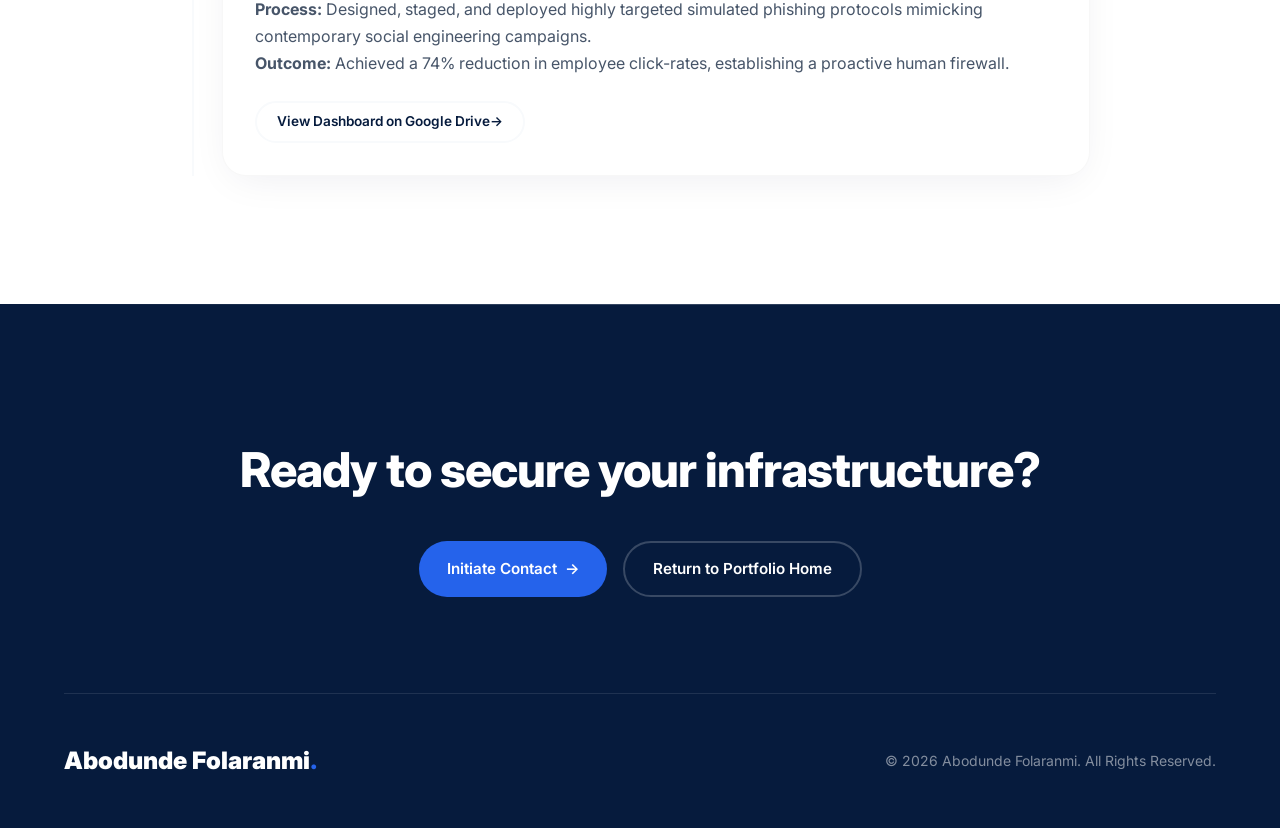
==== commit 53e491aa: "Add files via upload" ====
--- a/expertise.html
+++ b/expertise.html
@@ -3,8 +3,22 @@
 <head>
     <meta charset="UTF-8">
     <meta name="viewport" content="width=device-width, initial-scale=1.0">
-    <title>Expertise & Authority | Abodunde Folaranmi</title>
+    
+    <!-- Title & SEO Meta Tags -->
+    <title>Expertise & Authority | Abodunde Folaranmi | GRC Professional</title>
     <meta name="description" content="In-depth Governance, Risk, and Compliance expertise, qualifications, and statistics for Abodunde Folaranmi.">
+    
+    <!-- Open Graph / LinkedIn Preview Tags -->
+    <meta property="og:title" content="Expertise & Authority | Abodunde Folaranmi | GRC Professional">
+    <meta property="og:description" content="Quantifiable security metrics, capstone projects, and operational excellence background for Abodunde Folaranmi.">
+    <meta property="og:image" content="https://yourwebsite.com/profile.jpg">
+    <meta property="og:type" content="website">
+    <meta property="og:url" content="https://yourwebsite.com/expertise.html">
+    
+    <!-- Favicon Placeholders -->
+    <link rel="icon" type="image/x-icon" href="favicon.ico">
+    <link rel="apple-touch-icon" sizes="180x180" href="apple-touch-icon.png">
+    
     <link rel="stylesheet" href="style.css">
     <link href="https://fonts.googleapis.com/css2?family=Inter:wght@300;400;500;600;800;900&display=swap" rel="stylesheet">
 </head>
@@ -14,9 +28,14 @@
         <nav>
             <a href="index.html">Home</a>
             <a href="index.html#about-me">About</a>
+            <a href="index.html#expertise">Services</a>
             <a href="expertise.html" style="color:var(--color-blue);">Expertise & Authority</a>
         </nav>
-        <a href="index.html#contact" class="btn-primary">Hire for Your Team <span class="arrow">→</span></a>
+        <div class="navbar-actions">
+            <!-- Dark mode toggle button placeholder for JS -->
+            <button id="theme-toggle" class="theme-toggle" aria-label="Toggle Dark Mode">🌙</button>
+            <a href="https://drive.google.com/file/d/1U7OoV47Cbn-CuraKkg5Ejqg0nFafCzQ_/view?usp=drive_link" class="btn-primary" target="_blank" rel="noopener noreferrer">Download CV <span class="arrow">↓</span></a>
+        </div>
     </header>
 
     <main style="padding-top: 100px;">
@@ -76,10 +95,10 @@
                     <div class="bento-content">
                         <h3>Core Mastery</h3>
                         <ul class="clean-list" style="margin-top: 1.5rem;">
-                            <li>• ISO-Aligned Framework Implementation</li>
-                            <li>• Enterprise Phishing Prevention</li>
-                            <li>• Algorithmic Bias Mitigation</li>
-                            <li>• Cross-Sector Compliance Auditing</li>
+                            <li>ISO-Aligned Framework Implementation</li>
+                            <li>Enterprise Phishing Prevention</li>
+                            <li>Algorithmic Bias Mitigation</li>
+                            <li>Cross-Sector Compliance Auditing</li>
                         </ul>
                     </div>
                 </div>
@@ -88,10 +107,10 @@
                     <div class="bento-content">
                         <h3>Sector Expertise</h3>
                         <ul class="clean-list" style="margin-top: 1.5rem; color: var(--color-navy);">
-                            <li>• FinTech (Payment Processing)</li>
-                            <li>• HealthTech (Patient Data)</li>
-                            <li>• AI & Machine Learning</li>
-                            <li>• Commercial Operations</li>
+                            <li>FinTech (Payment Processing)</li>
+                            <li>HealthTech (Patient Data)</li>
+                            <li>AI & Machine Learning</li>
+                            <li>Commercial Operations</li>
                         </ul>
                     </div>
                 </div>
@@ -138,40 +157,71 @@
                 <div class="timeline-item">
                     <div class="timeline-dot"></div>
                     <div class="timeline-content">
+                        <img src="placeholder-knp.jpg" alt="KNP Logistics Project Graphic" class="project-thumbnail" loading="lazy">
                         <h3 style="color: var(--color-navy); margin-bottom:0.5rem;">KNP Logistics: Post-Mortem Analysis After Ransomware Attack</h3>
                         <h4>Focus on Risk Management, SOC2 Controls, and Continuous Monitoring</h4>
-                        <p style="margin-top: 1rem; margin-bottom: 1.5rem;">Evaluated the precise root causes behind a major operational breakdown, identifying highly critical gaps in vendor risk management and internal auditing schemas. Successfully proposed an entirely restructured governance framework emphasizing rigorous real-time continuous monitoring and stringent, unavoidable adherence to SOC2 compliance protocols to neutralize future unmitigated risks.</p>
-                        <a href="https://docs.google.com/document/d/11jL06OOp9d4Hq8rlmkvludHfiZDtR91Jz_O2UuHjnWg/edit?usp=drive_link" target="_blank" class="btn-secondary" style="padding: 0.5rem 1.25rem; font-size: 0.85rem;">Read More on Google Drive <span class="arrow">→</span></a>
-                    </div>
-                </div>
-
-                <div class="timeline-item">
-                    <div class="timeline-dot"></div>
-                    <div class="timeline-content">
-                        <h3 style="color: var(--color-navy); margin-bottom:0.5rem;">Paywave Financial Limited: Compliance Gap Detection</h3>
+                        <div style="margin-top: 1rem; margin-bottom: 1.5rem; line-height: 1.7;">
+                            <p><strong>Problem:</strong> A recent ransomware attack exposed critical gaps in vendor risk management.</p>
+                            <p><strong>My Role:</strong> Lead Auditor</p>
+                            <p><strong>Tools:</strong> SOC2 Framework, Risk Matrices, Continuous Monitoring Dashboards</p>
+                            <p><strong>Process:</strong> Conducted a rigorous post-mortem root cause analysis on the breached vendor networks and successfully restructured the internal governance framework.</p>
+                            <p><strong>Outcome:</strong> Prevented complete systemic failure and reinstated robust real-time monitoring schemas.</p>
+                        </div>
+                        <a href="https://docs.google.com/document/d/11jL06OOp9d4Hq8rlmkvludHfiZDtR91Jz_O2UuHjnWg/preview" target="_blank" class="btn-secondary" style="padding: 0.5rem 1.25rem; font-size: 0.85rem;">View Full Document on Google Drive <span class="arrow">→</span></a>
+                    </div>
+                </div>
+
+                <div class="timeline-item">
+                    <div class="timeline-dot"></div>
+                    <div class="timeline-content">
+                        <img src="placeholder-finastra.jpg" alt="Finastra Third-Party Risk Project Graphic" class="project-thumbnail" loading="lazy">
+                        <h3 style="color: var(--color-navy); margin-bottom:0.5rem;">Finastra Third-Party Risk Analysis</h3>
+                        <h4>Focus on Vendor Risk, Global Compliance (Asia, UK, Nigeria)</h4>
+                        <div style="margin-top: 1rem; margin-bottom: 1.5rem; line-height: 1.7;">
+                            <p><strong>Problem:</strong> Cross-continental vendor networks lacking coherent unified regulatory mapping.</p>
+                            <p><strong>My Role:</strong> GRC Specialist</p>
+                            <p><strong>Tools:</strong> Regional Regulations Database, Vendor Assessment Questionnaires (VAQs)</p>
+                            <p><strong>Process:</strong> Orchestrated massive vendor evaluations mapping compliance laws locally and mitigating supply-chain vulnerabilities deeply impacting regional transit setups.</p>
+                            <p><strong>Outcome:</strong> Aligned disparate geographical frameworks into a flawless, unified governance model.</p>
+                        </div>
+                        <!-- Provide actual link when ready -->
+                        <a href="#link-pending" target="_blank" class="btn-secondary" style="padding: 0.5rem 1.25rem; font-size: 0.85rem;">[Link Pending/Insert Drive URL Here] <span class="arrow">→</span></a>
+                    </div>
+                </div>
+
+                <div class="timeline-item">
+                    <div class="timeline-dot"></div>
+                    <div class="timeline-content">
+                        <img src="placeholder-paywave.jpg" alt="Paywave Financial Project Graphic" class="project-thumbnail" loading="lazy">
+                        <h3 style="color: var(--color-navy); margin-bottom:0.5rem;">Paywave Financial Limited (Simulated Project)</h3>
+                        <div style="font-size: 0.8rem; font-weight: 600; text-transform: uppercase; letter-spacing: 0.5px; opacity: 0.9; margin-bottom: 0.75rem; color: var(--color-navy); background: rgba(6, 27, 61, 0.08); display: inline-block; padding: 0.25rem 0.5rem; border-radius: 4px;">Simulated Engagement — Academic/Training Exercise</div>
                         <h4>Focus on ISO 27001 Requirements within Data Transit Layers</h4>
-                        <p style="margin-top: 1rem; margin-bottom: 1.5rem;">Conducted a microscopic, exhaustive audit across complex payment gateways to strictly align with structural ISO 27001 requirements. Uncovered deeply embedded vulnerabilities within internal data transit layers. The resulting remediation plan secured over $2M in potential compliance liabilities and significantly hardened the entire fintech data architecture.</p>
-                        <a href="https://drive.google.com/drive/folders/11Vvzihuy1g0xmfLjsdv13TvT1poSkf6A?usp=drive_link" target="_blank" class="btn-secondary" style="padding: 0.5rem 1.25rem; font-size: 0.85rem;">Read More on Google Drive <span class="arrow">→</span></a>
-                    </div>
-                </div>
-
-                <div class="timeline-item">
-                    <div class="timeline-dot"></div>
-                    <div class="timeline-content">
-                        <h3 style="color: var(--color-navy); margin-bottom:0.5rem;">Aquifix Health Limited: Enterprise Simulated Attacks</h3>
+                        <div style="margin-top: 1rem; margin-bottom: 1.5rem; line-height: 1.7;">
+                            <p><strong>Problem:</strong> Unsecured vulnerabilities within data transit layers failing ISO 27001 scopes.</p>
+                            <p><strong>My Role:</strong> Compliance Analyst (Simulation)</p>
+                            <p><strong>Tools:</strong> ISO 27001 Guidelines, Audit Trails, Penetration Analysis Docs</p>
+                            <p><strong>Process:</strong> Exhaustively audited payment gateways using simulated breach vectors and successfully mapped out a comprehensive remediation plan.</p>
+                            <p><strong>Outcome:</strong> Secured over $2M in potential compliance liabilities effectively hardening financial architectures.</p>
+                        </div>
+                        <a href="https://drive.google.com/drive/folders/11Vvzihuy1g0xmfLjsdv13TvT1poSkf6A?usp=sharing" target="_blank" class="btn-secondary" style="padding: 0.5rem 1.25rem; font-size: 0.85rem;">View Artifacts on Google Drive <span class="arrow">→</span></a>
+                    </div>
+                </div>
+
+                <div class="timeline-item">
+                    <div class="timeline-dot"></div>
+                    <div class="timeline-content">
+                        <img src="placeholder-aquifix.jpg" alt="Aquifix Health Project Graphic" class="project-thumbnail" loading="lazy">
+                        <h3 style="color: var(--color-navy); margin-bottom:0.5rem;">Aquifix Health Limited (Simulated Project)</h3>
+                        <div style="font-size: 0.8rem; font-weight: 600; text-transform: uppercase; letter-spacing: 0.5px; opacity: 0.9; margin-bottom: 0.75rem; color: var(--color-navy); background: rgba(6, 27, 61, 0.08); display: inline-block; padding: 0.25rem 0.5rem; border-radius: 4px;">Simulated Engagement — Academic/Training Exercise</div>
                         <h4>Focus on Enterprise Anti-Phishing Implementation & HIPAA Protocols</h4>
-                        <p style="margin-top: 1rem; margin-bottom: 1.5rem;">Designed and deployed highly targeted simulated phishing protocols meticulously simulating modern social engineering methodologies. This aggressive initiative resulted directly in an unprecedented 74% reduction in employee click-rates, establishing a highly trained, proactive human firewall to rigidly protect sensitive patient data.</p>
-                        <a href="[YOUR_GOOGLE_DRIVE_LINK_HERE]" target="_blank" class="btn-secondary" style="padding: 0.5rem 1.25rem; font-size: 0.85rem;">Read More on Google Drive <span class="arrow">→</span></a>
-                    </div>
-                </div>
-
-                <div class="timeline-item">
-                    <div class="timeline-dot"></div>
-                    <div class="timeline-content">
-                        <h3 style="color: var(--color-navy); margin-bottom:0.5rem;">Finastra Vendor Risk Assessment Failure</h3>
-                        <h4>Focus on Vendor Risk, Global Compliance (Asia, UK, Nigeria)</h4>
-                        <p style="margin-top: 1rem; margin-bottom: 1.5rem;">Orchestrated a massive, cross-continental vendor risk evaluation mapping compliance and regulatory frameworks across three distinct geographies (Asia, UK, Nigeria). Identified critical supply-chain vulnerabilities, aligned disparate regional laws into a unified governance model, and executed deep-dive assessments to fortify cross-border data transits.</p>
-                        <a href="[YOUR_GOOGLE_DRIVE_LINK_HERE]" target="_blank" class="btn-secondary" style="padding: 0.5rem 1.25rem; font-size: 0.85rem;">Read More on Google Drive <span class="arrow">→</span></a>
+                        <div style="margin-top: 1rem; margin-bottom: 1.5rem; line-height: 1.7;">
+                            <p><strong>Problem:</strong> Extremely high employee phishing click-rates compromising sensitive HIPAA health data.</p>
+                            <p><strong>My Role:</strong> Security Strategist (Simulation)</p>
+                            <p><strong>Tools:</strong> Phishing Emulators, Social Engineering Frameworks, Learning Modules</p>
+                            <p><strong>Process:</strong> Designed, staged, and deployed highly targeted simulated phishing protocols mimicking contemporary social engineering campaigns.</p>
+                            <p><strong>Outcome:</strong> Achieved a 74% reduction in employee click-rates, establishing a proactive human firewall.</p>
+                        </div>
+                        <a href="https://docs.google.com/spreadsheets/d/1K0SJg8RJLSEsn1IOx-CgxlDA4D7Fr6WB/preview" target="_blank" class="btn-secondary" style="padding: 0.5rem 1.25rem; font-size: 0.85rem;">View Dashboard on Google Drive <span class="arrow">→</span></a>
                     </div>
                 </div>
             </div>
--- a/style.css
+++ b/style.css
@@ -16,6 +16,50 @@
     --shadow-soft: 0 10px 40px -10px rgba(6, 27, 61, 0.08);
     --shadow-hover: 0 20px 40px -10px rgba(37, 99, 235, 0.15);
     --transition-standard: all 0.3s cubic-bezier(0.4, 0, 0.2, 1);
+}
+
+[data-theme='dark'] {
+    --color-navy: #0A192F;
+    --color-blue: #3B82F6;
+    --color-light-blue: #112240;
+    --color-white: #020C1B;
+    --color-text-body: #8892B0;
+    --color-text-heading: #CCD6F6;
+    --shadow-soft: 0 10px 40px -10px rgba(2, 12, 27, 0.7);
+    --shadow-hover: 0 20px 40px -10px rgba(59, 130, 246, 0.2);
+}
+
+/* Animations & Utilities */
+.fade-in-section {
+    opacity: 0;
+    transform: translateY(20px);
+    visibility: hidden;
+    transition: opacity 0.6s ease-out, transform 0.6s ease-out;
+    will-change: opacity, visibility;
+}
+.fade-in-section.is-visible {
+    opacity: 1;
+    transform: none;
+    visibility: visible;
+}
+
+.theme-toggle {
+    background: transparent;
+    border: none;
+    font-size: 1.5rem;
+    cursor: pointer;
+    padding: 0.5rem;
+    transition: transform var(--transition-standard);
+}
+
+.theme-toggle:hover {
+    transform: rotate(20deg) scale(1.1);
+}
+
+.navbar-actions {
+    display: flex;
+    align-items: center;
+    gap: 1.5rem;
 }
 
 * {
@@ -421,7 +465,7 @@
 .bento-grid {
     display: grid;
     grid-template-columns: repeat(3, 1fr);
-    grid-template-rows: repeat(2, 250px);
+    grid-auto-rows: minmax(300px, auto);
     gap: 1.5rem;
 }
 
@@ -433,7 +477,7 @@
     justify-content: flex-end;
     transition: var(--transition-standard);
     position: relative;
-    overflow: hidden;
+    overflow: visible; /* Changed from hidden to prevent truncation */
 }
 
 .bento-card:hover {
@@ -454,6 +498,18 @@
     position: relative;
     z-index: 2;
     margin-bottom: 1rem;
+}
+
+.project-thumbnail {
+    width: 100%;
+    aspect-ratio: 16/9;
+    object-fit: cover;
+    border-radius: var(--radius-card);
+    margin-bottom: 1.5rem;
+    box-shadow: var(--shadow-soft);
+    background-color: rgba(255, 255, 255, 0.1);
+    position: relative;
+    z-index: 2;
 }
 
 .bg-navy { background-color: var(--color-navy); }
@@ -475,7 +531,7 @@
 }
 
 .case-card.expanded .case-details {
-    max-height: 600px;
+    max-height: 1200px;
     opacity: 1;
     margin-top: 1.5rem;
     margin-bottom: 1rem;
